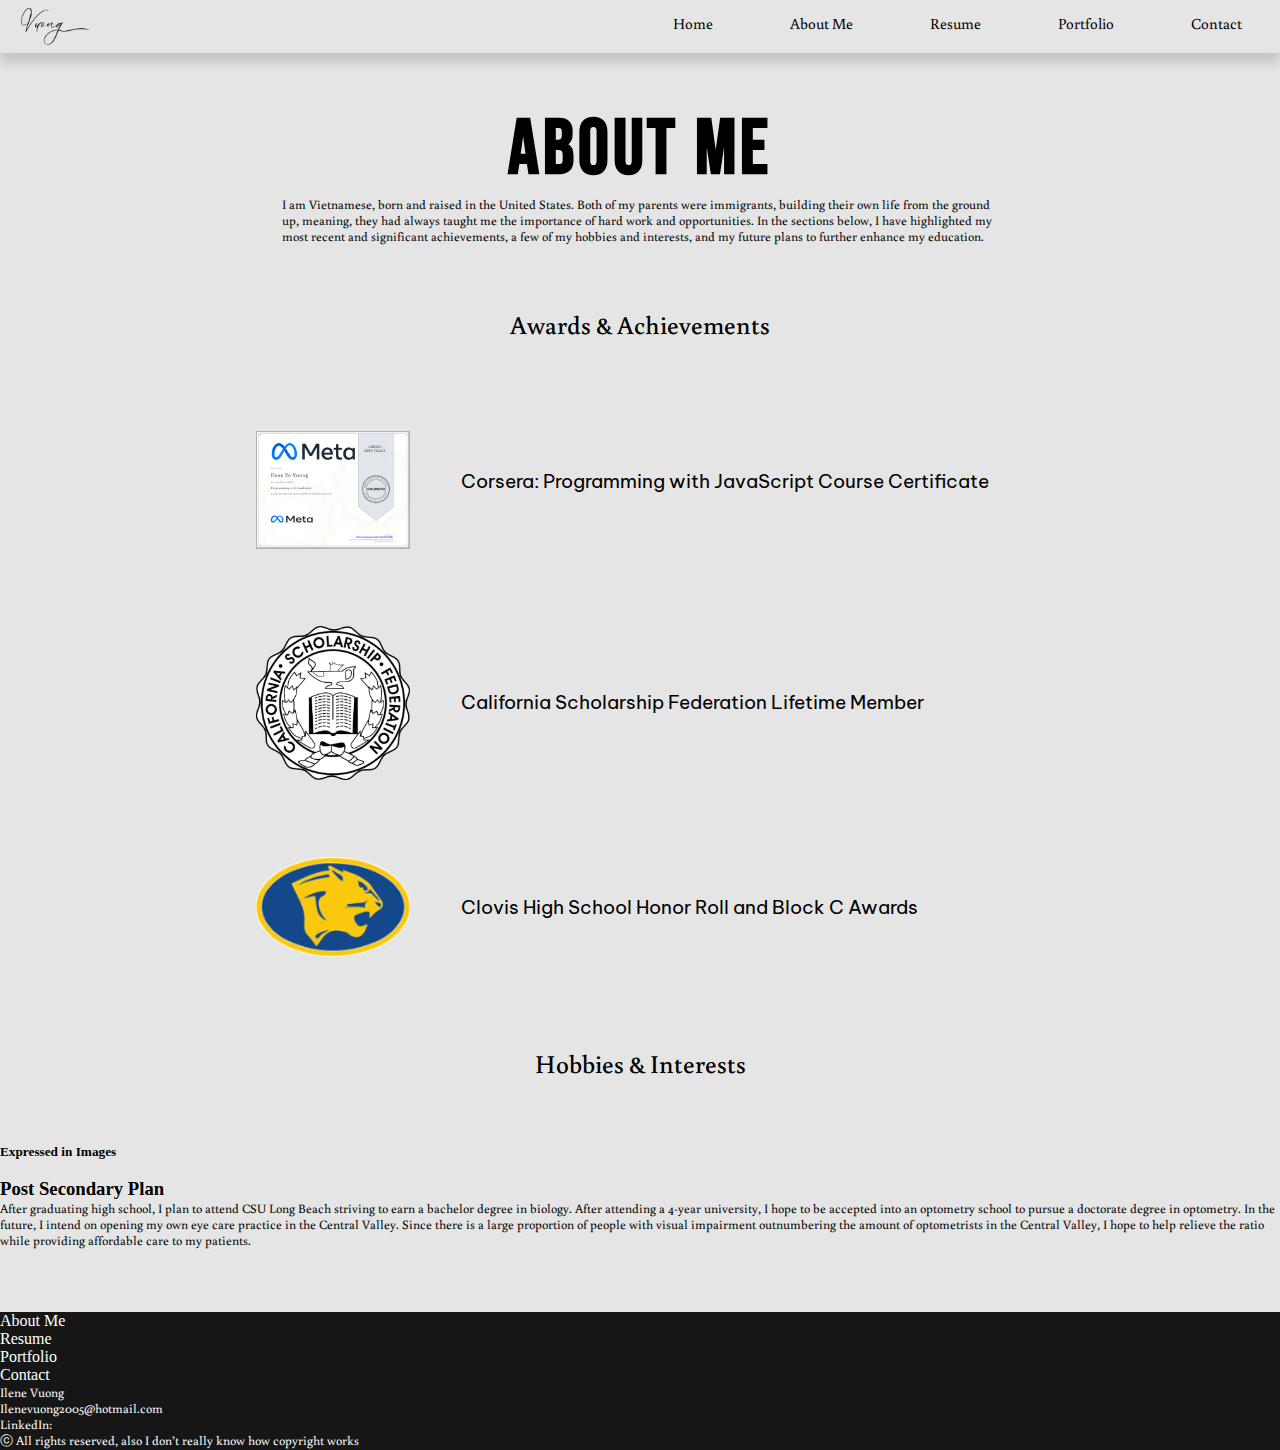
==== aboutme.html @ 2c449fb7 "aboutme css" ====
<!DOCTYPE html>
<html lang="en">
<head>
    <meta charset="UTF-8">
    <meta http-equiv="X-UA-Compatible" content="IE=edge">
    <meta name="viewport" content="width=device-width, initial-scale=1.0">
    <link rel="stylesheet" href="style.css">
    <title>Ilene Vuong Portfolio</title>
</head>
<body>
    <div class="head-flex">
        <img class="logo" src="images/logo.png" alt="logo">
        <!-- <h1>Ilene Vuong Portfolio</h1> -->
        <div class="nav">
            <a href="index.html">Home</a><br>
            <a href="aboutme.html">About Me</a><br>
            <a href="resume.html">Resume</a><br>
            <div class="dropdown">
                <a class="navport" href="portfolio.html">Portfolio</a>
                <div class="port-content">
                    <a href="programming.html">Web & Programming</a><br>
                    <a href="personal.html">Personal Work</a><br>
                    <a href="writing.html">Writing</a>   
                </div>    
            </div>
            <a href="#">Contact</a>
        </div>
    </div>
    <h2 class="abouth2">About Me</h2>
    <p class="about-intro"> I am Vietnamese, born and raised in the United States. Both of my parents were immigrants, building their own life from the ground up, meaning, they had always taught me the importance of hard work and opportunities.  In the sections below, I have highlighted my most recent and significant achievements, a few of my hobbies and interests, and my future plans to further enhance my education.</p>
    <h3 class="about-subhead">Awards & Achievements</h3>
    <div class="awards awards1" onmouseover="awardsHover1(this)" onmouseout="awardsOut1(this)">
        <img src="images/meta.png" alt="">
        <h4>Corsera: Programming with JavaScript Course Certificate</h4>
    </div>
    <div class="awards awards2">
        <img src="images/csf.png" alt="">
        <h4>California Scholarship Federation Lifetime Member</h4>
    </div>
    <div class="awards awards3">
        <img src="images/chs.png" alt="">
        <h4>Clovis High School Honor Roll and Block C Awards</h4>
    </div>
    <h3 class="about-subhead">Hobbies & Interests</h3>
    <h5>Expressed in Images</h5>
    <div class="hobbies">
        <img src="" alt="">
        <img src="" alt="">
        <img src="" alt="">
        <img src="" alt="">
    </div>
    <div class="future">
        <h3>Post Secondary Plan</h3>
        <p>After graduating high school, I plan to attend CSU Long Beach striving to earn a bachelor degree in biology. After attending a 4-year university, I hope to be accepted into an optometry school to pursue a doctorate degree in optometry. In the future, I intend on opening my own eye care practice in the Central Valley. Since there is a large proportion of people with visual impairment outnumbering the amount of optometrists in the Central Valley, I hope to help relieve the ratio while providing affordable care to my patients. </p>
    </div>
    <footer>
        <ul>
            <li>About Me</li>
            <li>Resume</li>
            <li>Portfolio</li>
            <li>Contact</li>
        </ul>
        <p>Ilene Vuong</p>
        <p>Ilenevuong2005@hotmail.com</p>
        <p>LinkedIn:</p>
        <p>ⓒ All rights reserved, also I don’t really know how copyright works</p>
    </footer>
    <script src="java.js"> </script>
</body>
</html>
---- style.css ----
@import url('https://fonts.googleapis.com/css2?family=Be+Vietnam+Pro:wght@400;700&family=Bebas+Neue&family=Bitter:wght@400;500;700&family=Buenard&family=Playfair+Display+SC&display=swap');
img {
    width:20%;
}
* {
    margin: 0;
    padding: 0;
}

 p {
  font-family: 'buenard', sans-serif;
  font-size:1vw;
 }

body {
    background-color:#E5E5E5;
}

.nav {
  display:flex;
  font-family:'buenard', sans-serif;
  margin-left:27vw;
}

.nav a {
  margin: 0 3vw;
  text-decoration:none;
  color:black;
  font-size:1.2vw;
}

.logo {
  width:6vw;
  margin-left:1vw;
  position:relative;
  bottom:.5vw;
}

.nav a:hover,
.navport:hover,
.subnav:hover {
  transform:scale(1.1);
  transition:.2s ease;
  color:#8e1e1e;
}

.head-flex {
    display:flex;
    flex:wrap;
    padding-top:1vw;
    /* padding-bottom:1vw; */
    margin-bottom:4vw;
    /* background-color:#d9dade; */
    box-shadow: 0px 10px 10px 0px rgba(0, 0, 0, 0.137);
    justify-content: space-between;
}

.navport {
  display:inline-block;
}

.dropdown {
  display:inline-block;
}

.port-content {
  display:none;
  position:absolute;
  z-index:1;
  background-color:#E5E5E5;
  box-shadow: 0px 5px 5px 5px rgba(0, 0, 0, 0.137);
  padding-bottom:.5vw;
  max-width:17vw;
}

.dropdown:hover .port-content {
  display:block;
}

.port-colors {
  display:flex;
  justify-content: center;
  font-size:2vw;
  font-family:'Bebas Neue', 'Helvetica Neue', Arial;
}

.port-colors h2 {
  margin: 0 .5vw;
  font-size:4vw;
}

.port-colors:hover {
  cursor:default;
}

* {
  box-sizing:border-box;
}

.mySlides {
  display:none;
}

.imgs-hero {
  vertical-align:middle;
  width:45vw;
  height:25vw;
}

.intro-flex {
  display:flex;
  flex:wrap;
  margin: 2vw 3vw;
}

.slideshow-container {
  min-width:100%;
  min-width:25vw;
  position:relative;
  margin:auto;
}

.prev,
.next {
  cursor:pointer;
  position:absolute;
  top:50%;
  width:auto;
  padding:16px;
  margin-top:-22px;
  color:white;
  font-weight:bold;
  font-size:18px;
  transition:.6s ease;
  border-radius: 0 3px 3px 0;
  user-select:none;
}

.next {
  right:0;
  border-radius:3px 0 0 3px;
}

.prev:hover, 
.next:hover {
  background-color:rgba(173, 110, 110, 0.8);
}

.dot {
  cursor:pointer;
  height:15px;
  width:15px;
  margin:0 2px;
  background-color:#bbb;
  border-radius:50%;
  display:inline-block;
  transition: background-color 0.6s ease;
}

.active,
.dot:hover {
  background-color:#7aad95;
}

.fade {
  animation-name: fade;
  animation-duration: 1.5s;
}

@keyframes fade {
  from {opacity:.4}
  to {opacity:1}
}

.marquee {
  height:50px;
  overflow:hidden;
  position:relative;
}

.marquee p {
  position:absolute;
  width:50%;
  height:100%;
  margin:0;
  line-height:40px;
  text-align:center;
  -moz-transform:translateX(100%);
  -webkit-transform:translateX(100%);
  -moz-animation:scroll-left 2s linear infinite;
  -webkit-animation:scroll-left 2s linear infinite;
  animation:scroll-left 50s linear infinite;
}

@-moz-keyframes scroll-left {
  0%   { -moz-transform: translateX(100%); }
  100% { -moz-transform: translateX(-100%); }
 }
 @-webkit-keyframes scroll-left {
  0%   { -webkit-transform: translateX(100%); }
  100% { -webkit-transform: translateX(-100%); }
 }
 @keyframes scroll-left {
  0%   { 
  -moz-transform: translateX(100%); 
  -webkit-transform: translateX(100%); 
  transform: translateX(100%); 		
  }
  100% { 
  -moz-transform: translateX(-100%); 
  -webkit-transform: translateX(-100%); 
  transform: translateX(-100%); 
  }
 }

 .marquee p {
  font-size:2vw;
  font-family: 'buenard', sans-serif;
  width:100%;
 }

.name {
  font-family:'buenard', sans-serif;
  font-size:3vw;
  text-align: center;
  letter-spacing:1vw;
  overflow:hidden;
 }

 .h3green {
  color:#00756E;
 }

 .h3green:hover {
  /* animation-name:example;
  animation-duration:5s; */
  animation: example 10s infinite;
  cursor:default;
 }

 @keyframes example {
  0% {color:#08827a}
  25% {color:#8a2d2d}
  50% {color:#8e1e1e}
  75% {color:#367d78}
  100% {color:#08827a}
 }
 

 .index-intro {
  /* background-color:#681818; */
  /* margin: 2vw 25vw; */
  height:15vw;
  color:#161616;
  margin-left:2vw;
  margin-top:6.5vw;
 }

 .index-intro p {
  padding-top:0vw;
  margin: 0 3vw;
  font-size:1.4vw;
  font-family: 'be vietnam pro', sans-serif;
 }

 .aboutmebutton {
  float:right;
  margin-right:6vw;
  margin-top:.5vw;
  text-decoration:none;
  color: #070707;
  font-family:'bebas neue', sans-serif;
  font-size:1.5vw;
  letter-spacing:.1vw;
 }

 .aboutmebutton:hover {
  color:#a46c6c;
  transition: .4s ease;
 }

 .exploreprojects {
  text-align:center;
  font-size:1.3vw;
  margin-bottom:2vw;
 }

 .exploreprojects a {
  text-decoration:none;
  color:black;
  font-family: 'be vietnam pro', sans-serif;
 }

.exploreprojectsa,
.aboutmebutton {
  display:inline-block;
  position:relative;
}

.exploreprojectsa::after,
.aboutmebutton::after {
  content:'';
  position:absolute;
  width:100%;
  transform:scaleX(0);
  height:2px;
  bottom:0;
  left:0;
  background-color:rgb(105, 46, 46);
  transform-origin: bottom right;
  transition: transform .25s ease-out;
}

.exploreprojectsa:hover::after,
.aboutmebutton:hover::after {
  transform:scaleX(1);
  transform-origin:bottom left;
}

.project-flex,
.project-flex2,
.hireme-flex {
  display:flex;
  justify-content: space-between;
  margin: 1vw 0vw;
  height:25vw;
}

.reduce,
.coco,
.veldt,
.dinos {
  width:49vw;
}

.reduce {
background-color:#687E7C;
}

.dinos {
  background-color:#DABB8D;
}

.veldt {
  background-color:#A0A4AD;
}

.coco {
  background-color:#B3837C;
}

.reduce h2,
.dinos h2,
.coco h2,
.veldt h2, 
.contact h2,
.resume h2{
  text-align:center;
  position:relative;
  top:6.5vw;
  font-size:3vw;
}

.link,
.hireme-flex > h2 > a {
  text-decoration: none;
  font-family:'bebas neue', sans-serif;
  font-size:3.3vw;
  color:black;
  letter-spacing:.1vw;
}

.contact h2,
.resume h2{
  position:relative;
  top:10vw;
}

.googly-flex,
.googly-flex2 {
  display:flex;
  flex:wrap;
}

.contact,
.resume {
  width:50vw;
  text-align: center;
  top:4.5vw;
  position:relative;
  height:25vw;
}

.contact {
  color:#584848;
  background-color:#C6B5A9;
}

.resume {
  background-color: #584848;
  color:#C6B5A9;
}

.contact h2:hover,
.resume h2:hover,
.coco h2:hover,
.veldt h2:hover,
.reduce h2:hover,
.dinos h2:hover {
  transform: scale(1.2);
  transition: transform .2s;
}

.googly-flex h2 {
  font-family:'bebas neue', sans-serif;
  color:#367d78;
  font-size:5vw;
  letter-spacing:.2vw;
  position:relative;
  top:7vw;
  margin-left:3vw;
}

.googly-flex2 h2 {
  font-family:'bebas neue', sans-serif;
  color:#788883;
  font-size:5vw;
  letter-spacing:.2vw;
  margin-right:3vw;
  position:relative;
  top:4vw;
  left:25vw;
}

.googly-flex img {
  width:12vw;
  position:relative;
  top:6vw;
  left:4vw;
}

.googly-flex2 img {
  width:12vw;
  position:relative;
  left:21vw;
  top:3vw;
}

footer {
  background-color:#161616;
  margin-top:5vw;
  color:white;
}

/* about page */
.abouth2 {
  text-align:center; 
  font-family: 'bebas neue', sans-serif;
  font-size:6vw;
  letter-spacing:.3vw;
}

.about-intro {
  margin: 0 22vw;
}

.about-subhead {
  font-family: 'buenard', sans-serif;
  text-align: center;
  font-size:2vw;
  font-weight:500;
  margin-top:5vw;
  margin-bottom:5vw;
}

.awards {
  display:flex;
  padding: 2vw 20vw;
  margin-bottom:2vw;
}

.awards h4 {
  font-size:1.5vw;
  font-family: 'be vietnam pro', sans-serif;
  font-weight:normal;
  padding-top:3vw;
  padding-left:4vw;
}

.awards2 h4 {
  position:relative;
  top:2vw;
}

@keyframes slide {
  0% {
    transform:translate3d(0,0,0);
  } 
  100% {
    transform: translate3d(1602px, 0, 0);
  }
}
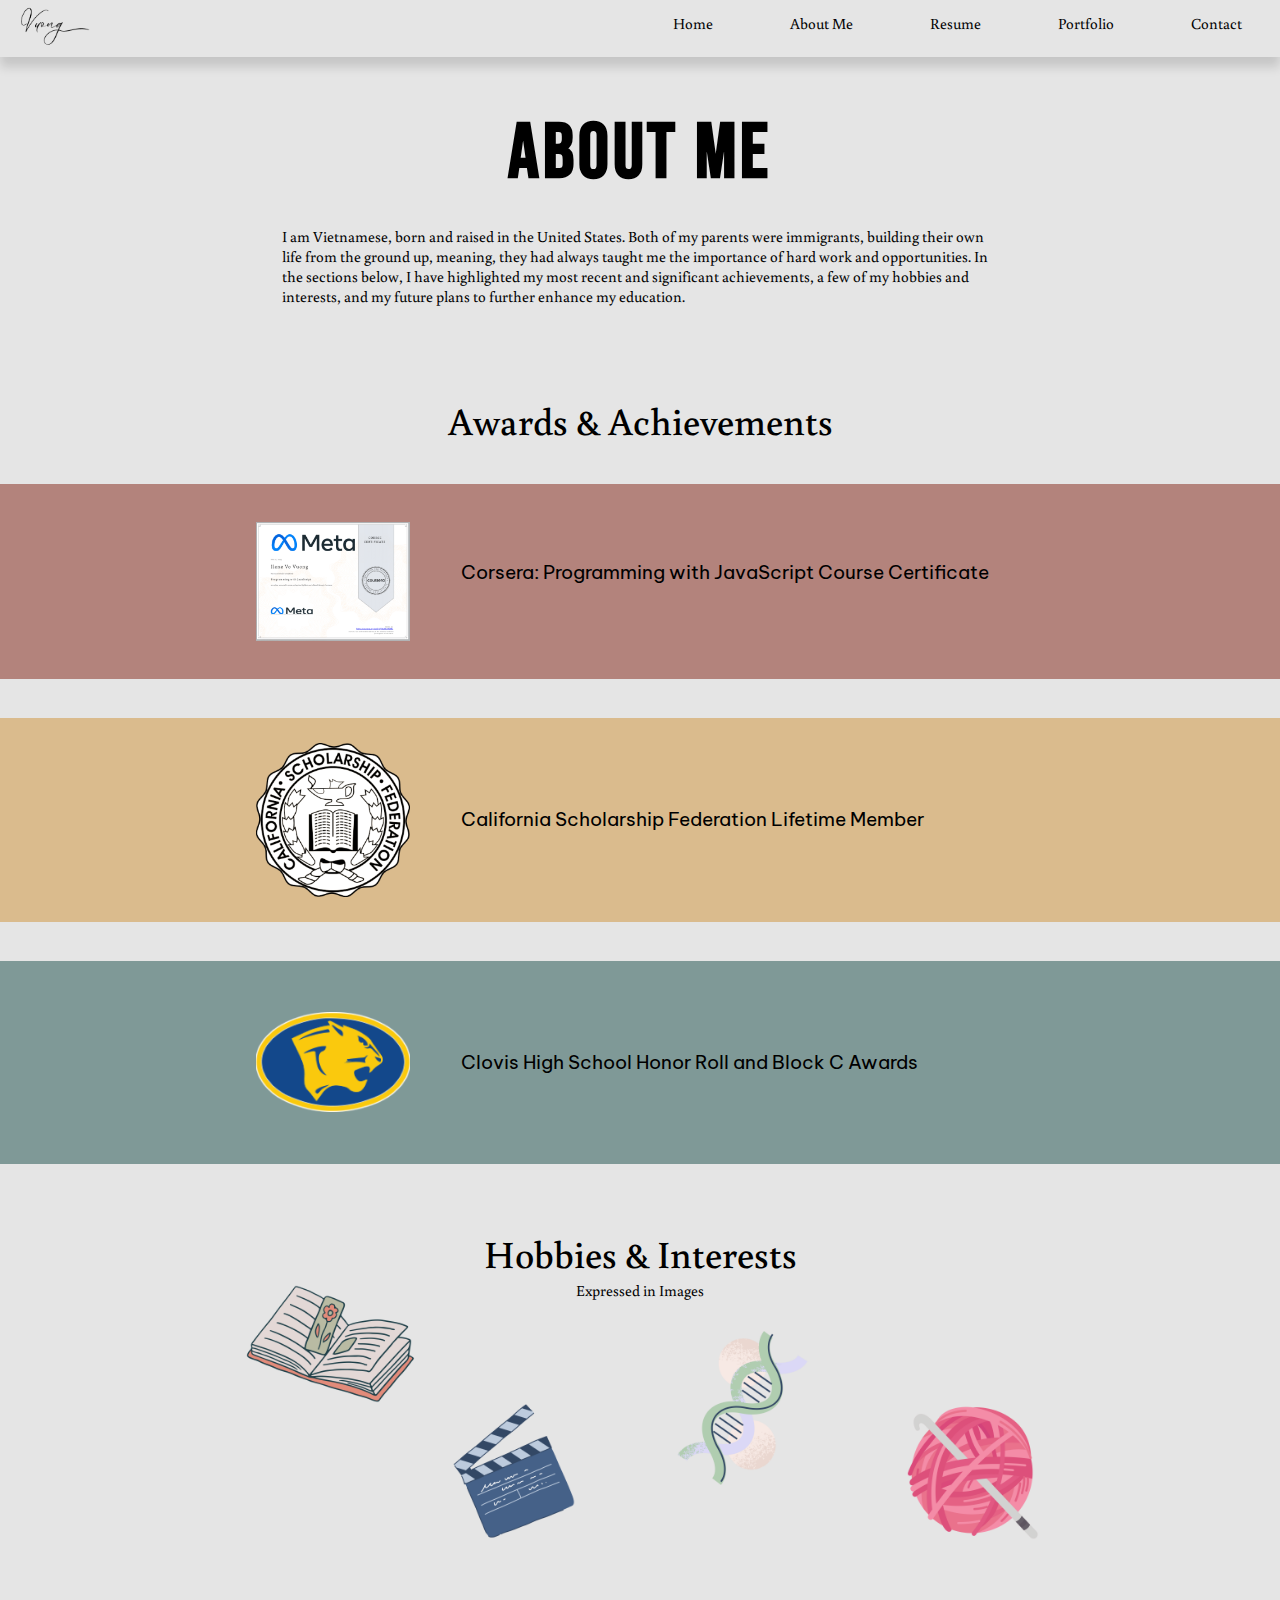
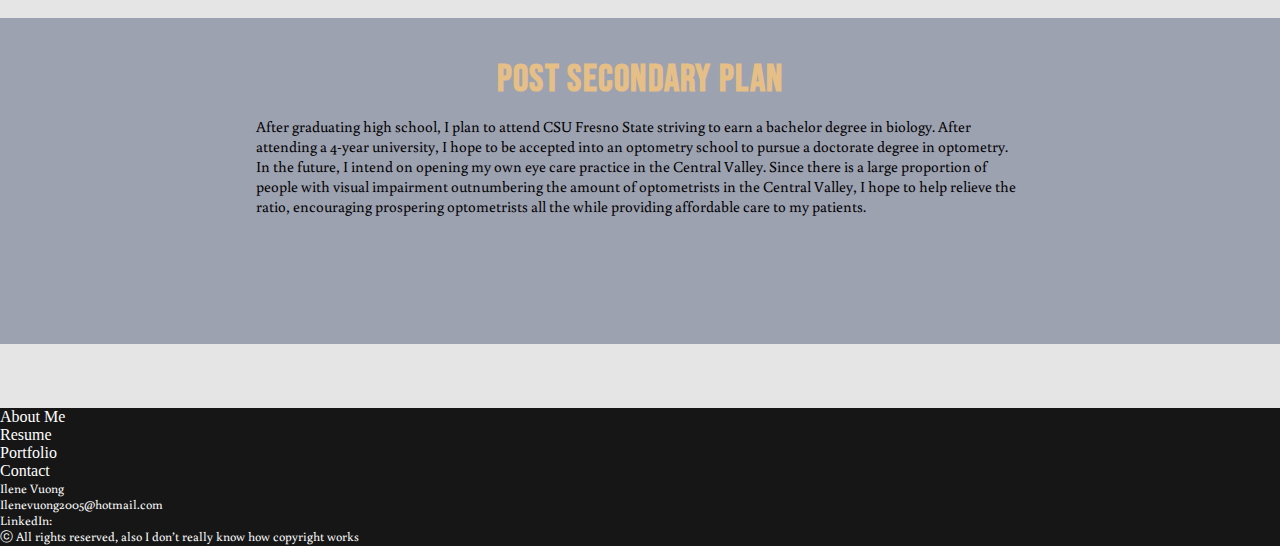
==== commit 223e3dc3: "images, minor css fix and writing pg" ====
--- a/aboutme.html
+++ b/aboutme.html
@@ -9,7 +9,7 @@
 </head>
 <body>
     <div class="head-flex">
-        <img class="logo" src="images/logo.png" alt="logo">
+        <a href="index.html"><img class="logo" src="images/logo.png" alt="logo"></a>
         <!-- <h1>Ilene Vuong Portfolio</h1> -->
         <div class="nav">
             <a href="index.html">Home</a><br>
@@ -23,7 +23,7 @@
                     <a href="writing.html">Writing</a>   
                 </div>    
             </div>
-            <a href="#">Contact</a>
+            <a href="contact.html">Contact</a>
         </div>
     </div>
     <h2 class="abouth2">About Me</h2>
@@ -44,14 +44,17 @@
     <h3 class="about-subhead">Hobbies & Interests</h3>
     <h5>Expressed in Images</h5>
     <div class="hobbies">
-        <img src="" alt="">
-        <img src="" alt="">
-        <img src="" alt="">
-        <img src="" alt="">
+        <img class="hobbies-img book" src="images/1.png" alt="">
+        <img class="hobbies-img film" src="images/2.png" alt="">
+        <img class="hobbies-img dna" src="images/3.png" alt="">
+        <img class="hobbies-img yarn" src="images/4.png" alt="">
     </div>
     <div class="future">
         <h3>Post Secondary Plan</h3>
-        <p>After graduating high school, I plan to attend CSU Long Beach striving to earn a bachelor degree in biology. After attending a 4-year university, I hope to be accepted into an optometry school to pursue a doctorate degree in optometry. In the future, I intend on opening my own eye care practice in the Central Valley. Since there is a large proportion of people with visual impairment outnumbering the amount of optometrists in the Central Valley, I hope to help relieve the ratio while providing affordable care to my patients. </p>
+        <p>After graduating high school, I plan to attend CSU Fresno State striving to earn a bachelor degree in biology. After attending a 4-year university, I hope to be accepted into an optometry school to pursue a doctorate degree in optometry. In the future, I intend on opening my own eye care practice in the Central Valley. Since there is a large proportion of people with visual impairment outnumbering the amount of optometrists in the Central Valley, I hope to help relieve the ratio, encouraging prospering optometrists all the while providing affordable care to my patients. </p>
+        <video  class="eyevid" autoplay muted loop>
+            <source src="images/eyesvid.mp4">
+        </video>
     </div>
     <footer>
         <ul>
--- a/style.css
+++ b/style.css
@@ -2,6 +2,7 @@
 img {
     width:20%;
 }
+
 * {
     margin: 0;
     padding: 0;
@@ -354,7 +355,7 @@
 .coco h2,
 .veldt h2, 
 .contact h2,
-.resume h2{
+.resume h2 {
   text-align:center;
   position:relative;
   top:6.5vw;
@@ -452,6 +453,218 @@
   color:white;
 }
 
+/* programming page */ 
+ .programh2,
+ .writingh2 {
+  font-family:'bebas neue', sans-serif;
+  text-align:center;
+  font-size:5vw;
+ }
+
+ .subh4 {
+  font-family: 'buenard', sans-serif;
+  font-weight:normal;
+  letter-spacing:.1vw;
+  text-align: center;
+ }
+
+ .programh3 {
+  font-family:'bebas neue', sans-serif;
+  letter-spacing:.2vw;
+  font-size:4vw;
+  height:4.5vw;
+ }
+
+ .flex {
+  display:flex;
+  flex:wrap;
+  /* justify-content: center; */
+  /* margin: 0 0 0 0vw; */
+ }
+
+ .flex img {
+  width:40vw;
+ }
+
+ .layout-flex h3,
+ .dino-flex h3 {
+  position:relative;
+  top:17vw;
+  left:8vw;
+  font-size:4vw;
+ }
+
+ .layout-flex {
+  margin-right:0;
+  margin-left:14vw;
+ }
+
+ .dino-flex {
+  margin-left:1.6vw;
+ }
+
+ .reduce-flex,
+ .visai-flex {
+  margin: 0  0 0 22vw;
+ }
+
+ .dino-flex h3 {
+  left:20.5vw;
+  color:#681818;
+ }
+
+ .layout-sect p,
+ .dino-sect p,
+ .reduce-sect p,
+ .visai-sect p {
+  background-color:#E6BF86;
+  margin: 1vw 22vw;
+  height:auto;
+  padding: 1vw 2vw 3vw 2vw;
+  font-size:1.1vw;
+  margin-bottom:10vw;
+ }
+
+ .dino-sect p {
+  background-color:#CCB1B1;
+ }
+
+ .reduce-sect p {
+  background-color:#9FB8B2;
+ }
+
+ .visai-sect p {
+  background-color:#B4BBD5;
+ }
+
+ .reduce-flex h3,
+ .visai-flex h3 {
+  position:relative;
+  top:17vw;
+ }
+
+ .reduce-flex h3 {
+  right:8vw;
+  color:#097158;
+ }
+
+ .visai-flex h3 {
+  right:16vw;
+  color:#404D81;
+ }
+
+ .layout-sect {
+  margin-top:5vw;
+ }
+
+ .layout-flex h3 {
+  color:#BF852F;
+  /* text-shadow: 2px 2px 3px rgb(189, 186, 186); */
+  /* text-shadow: .1vw .15vw #58544d; */
+ }
+
+ .btn {
+  position:relative;
+  top:1vw;
+  right:1vw;
+  border:none;
+  background-color:transparent;
+  float:right;
+ }
+
+ .weblink {
+  font-family:'bebas neue', sans-serif;
+  text-decoration:none;
+  font-size:1.4vw;
+ }
+
+ /* writing page */
+.veldt-flex,
+.balloon-flex {
+  display:flex;
+  flex:wrap;
+  margin: 0 22vw;
+  margin-top:3vw;
+}
+
+.veldt-flex h3,
+.balloon-flex h3 {
+  letter-spacing:normal;
+  font-family: 'bebas neue', sans-serif;
+  font-size:3vw;
+}
+
+.veldt-flex {
+  background-color:#C6C1BE;
+}
+
+.veldt-flex img {
+  width:40%;
+}
+
+.veldt-content {
+  margin: 2.5vw 2vw;
+}
+
+.veldt-content h3 {
+  color:#67361E;
+}
+
+.balloon-flex {
+  height:33.7vw;
+}
+
+.ball-img1 {
+  padding-bottom:.5vw;
+  margin-bottom:.5vw;
+  padding-right:.5vw;
+  padding-left:.2vw;
+}
+
+.ball-img2 {
+  padding-bottom:.5vw;
+  padding-right:.5vw;
+  padding-left:.2vw;
+}
+
+.balloon-imgs img {
+  width:22vw;
+  background-color:#a2abca;
+}
+
+.balloon-content {
+  background-color:#a2abca;
+  margin-right:.5vw;
+}
+
+.balloon-content h3 {
+  margin: 2.5vw 2vw 0 2vw;
+  color:#601E1E;
+}
+
+.balloon-content p {
+  margin: 0 2vw 2.5vw 2vw;
+}
+
+.writingbody {
+  background-color:#601E1E;
+  /* padding:5vw 0; */
+}
+
+.writing-headflex{
+  background-color:#E5E5E5;
+  box-shadow: 0px 10px 10px 0px rgba(66, 64, 64, 0.543);
+}
+
+.writingh2 {
+  letter-spacing:.1vw;
+}
+
+.writingh2,
+.writingsub {
+  color:#E5E5E5;
+}
+
 /* about page */
 .abouth2 {
   text-align:center; 
@@ -462,23 +675,39 @@
 
 .about-intro {
   margin: 0 22vw;
+  font-size:1.2vw;
+  margin-top:2vw;
+  margin-bottom:7vw;
 }
 
 .about-subhead {
   font-family: 'buenard', sans-serif;
   text-align: center;
-  font-size:2vw;
+  font-size:3vw;
   font-weight:500;
   margin-top:5vw;
-  margin-bottom:5vw;
+  margin-bottom:.2vw;
 }
 
 .awards {
   display:flex;
+  margin:3vw 0;
+}
+
+.awards1 {
+  background-color:#B3837C;
+  padding: 3vw 20vw;
+}
+
+.awards2 {
+  background-color:#DABB8D;
   padding: 2vw 20vw;
-  margin-bottom:2vw;
-}
-
+}
+
+.awards3 {
+  background-color:#7F9997;
+  padding: 4vw 20vw;
+}
 .awards h4 {
   font-size:1.5vw;
   font-family: 'be vietnam pro', sans-serif;
@@ -492,11 +721,72 @@
   top:2vw;
 }
 
-@keyframes slide {
+/* @keyframes slide {
   0% {
     transform:translate3d(0,0,0);
   } 
   100% {
     transform: translate3d(1602px, 0, 0);
   }
-}+} */
+
+.hobbies-img {
+  position:relative;
+}
+
+.hobbies {
+  margin: 2vw 10vw 6vw 10vw;
+  display:flex;
+  justify-content: center;
+  margin-bottom:10vw;
+}
+
+h5 {
+  text-align: center;
+  font-family:'buenard', sans-serif;
+  font-size:1.2vw;
+  font-weight:normal;
+}
+
+.book {
+  bottom:5vw;
+}
+
+.film {
+  top:5vw;
+  right:1.5vw;
+}
+
+.yarn {
+  top:5vw;
+  left:2vw;
+}
+
+.future {
+  background-color:#9da2b1;
+  padding: 3vw 0 10vw 0;
+}
+
+.future h3 {
+  font-family: 'bebas neue', sans-serif;
+  text-align: center;
+  font-size:3vw;
+  letter-spacing:.1vw;
+  color:#E6BF86;
+}
+
+.future p {
+  margin: 0 20vw;
+  padding-top:1vw;
+  font-size:1.2vw;
+}
+
+.eyevid {
+  position:relative;
+  float:right;
+  top:1vw;
+  right:20vw;
+  border:none;
+  width:15vw;
+}
+
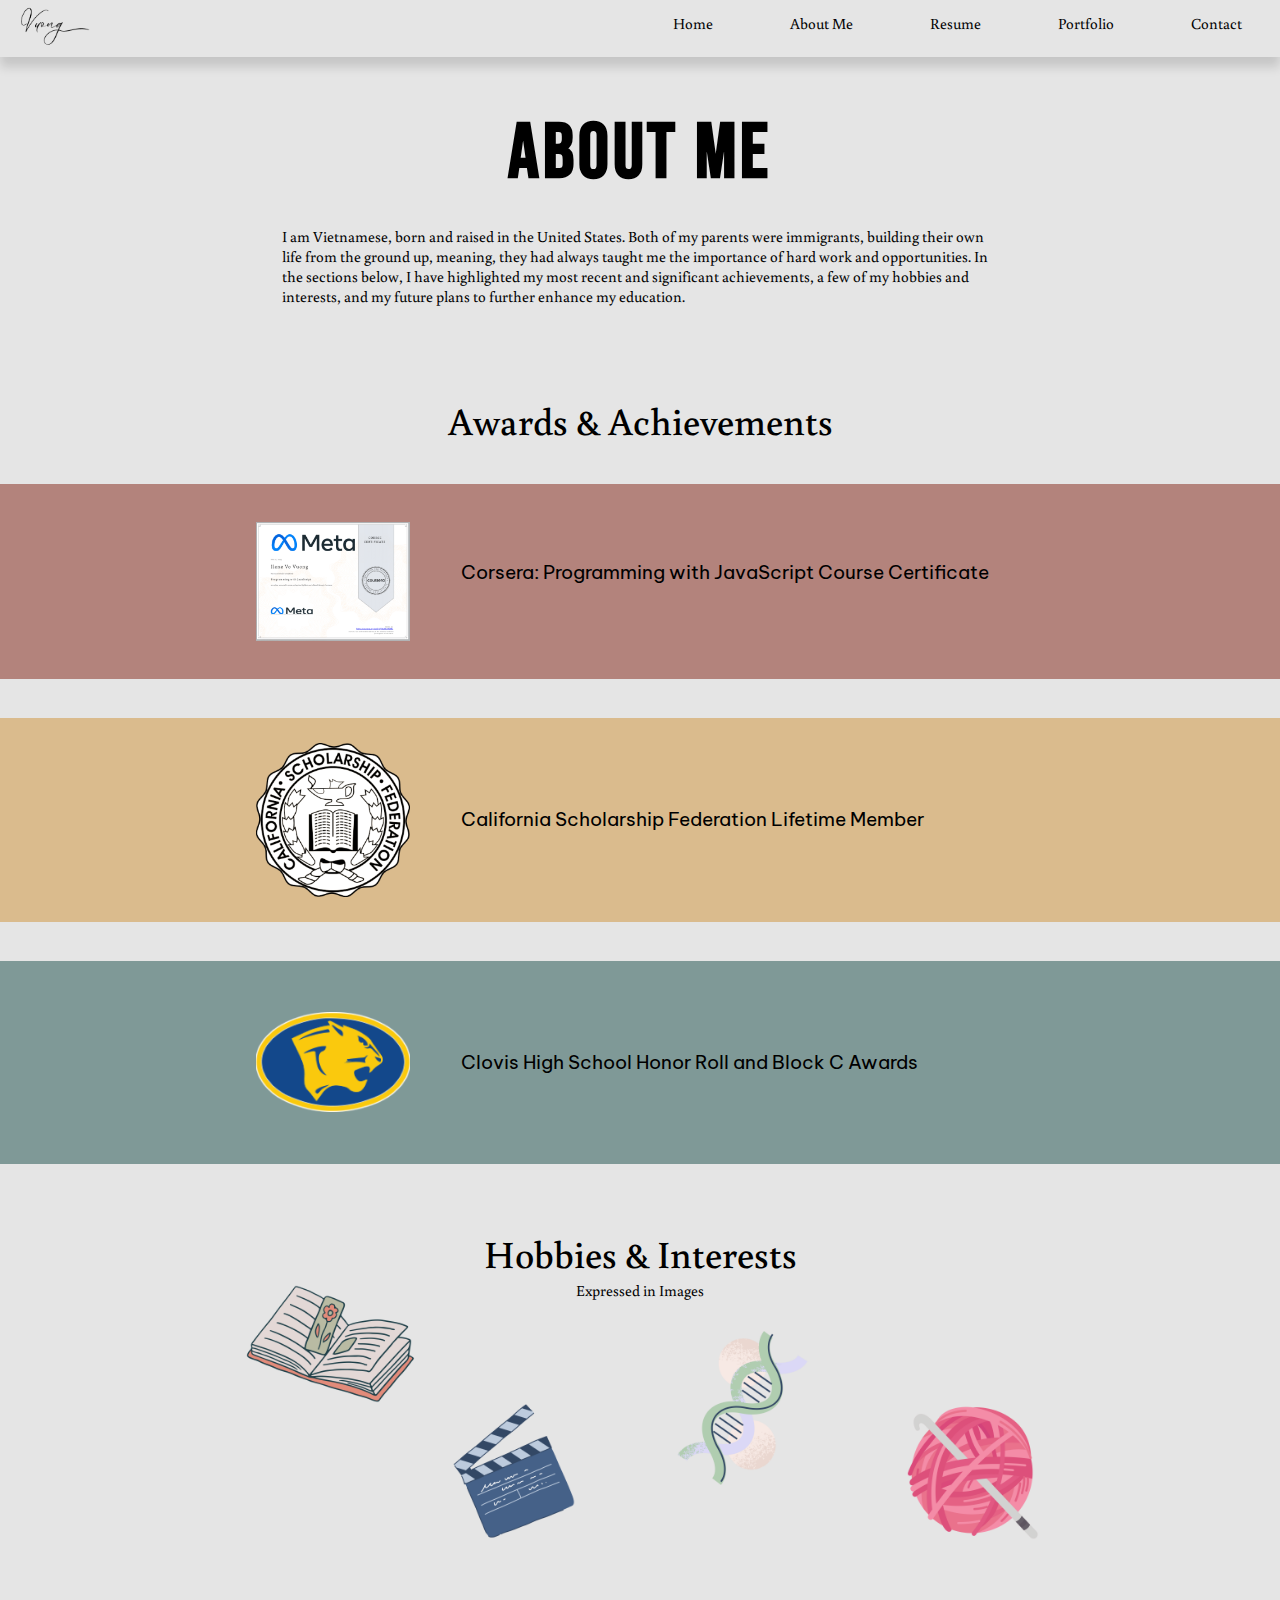
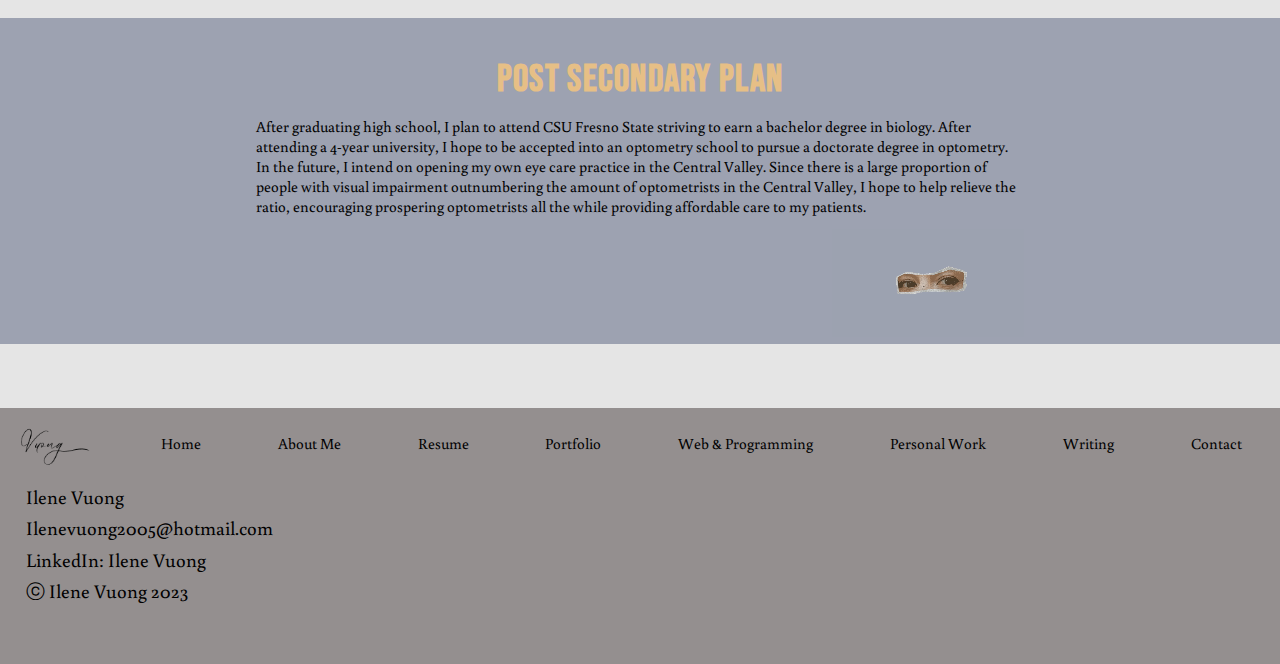
==== commit 476ccfbb: "finished css" ====
--- a/aboutme.html
+++ b/aboutme.html
@@ -53,20 +53,28 @@
         <h3>Post Secondary Plan</h3>
         <p>After graduating high school, I plan to attend CSU Fresno State striving to earn a bachelor degree in biology. After attending a 4-year university, I hope to be accepted into an optometry school to pursue a doctorate degree in optometry. In the future, I intend on opening my own eye care practice in the Central Valley. Since there is a large proportion of people with visual impairment outnumbering the amount of optometrists in the Central Valley, I hope to help relieve the ratio, encouraging prospering optometrists all the while providing affordable care to my patients. </p>
         <video  class="eyevid" autoplay muted loop>
-            <source src="images/eyesvid.mp4">
+            <source src="images/eyesvid2.mp4">
         </video>
     </div>
     <footer>
-        <ul>
-            <li>About Me</li>
-            <li>Resume</li>
-            <li>Portfolio</li>
-            <li>Contact</li>
-        </ul>
-        <p>Ilene Vuong</p>
-        <p>Ilenevuong2005@hotmail.com</p>
-        <p>LinkedIn:</p>
-        <p>ⓒ All rights reserved, also I don’t really know how copyright works</p>
+        <a href="index.html"><img class="logo footer-logo" src="images/logo.png" alt="logo"></a>
+        <!-- <h1>Ilene Vuong Portfolio</h1> -->
+        <div class=" nav footer-nav">
+            <a href="index.html">Home</a>
+            <a href="aboutme.html">About Me</a>
+            <a href="resume.html">Resume</a>
+            <a class="navport" href="portfolio.html">Portfolio</a>
+            <a class="subnav" href="programming.html">Web & Programming</a>
+            <a class="subnav" href="personal.html">Personal Work</a>
+            <a class="subnav" href="writing.html">Writing</a>   
+            <a href="contact.html">Contact</a>
+        </div>
+        <div class="footer-content">
+            <p>Ilene Vuong</p>
+            <p>Ilenevuong2005@hotmail.com</p>
+            <p>LinkedIn: Ilene Vuong</p>
+            <p>ⓒ Ilene Vuong 2023</p>
+        </div>
     </footer>
     <script src="java.js"> </script>
 </body>
--- a/style.css
+++ b/style.css
@@ -1,4 +1,5 @@
 @import url('https://fonts.googleapis.com/css2?family=Be+Vietnam+Pro:wght@400;700&family=Bebas+Neue&family=Bitter:wght@400;500;700&family=Buenard&family=Playfair+Display+SC&display=swap');
+@import url('https://fonts.googleapis.com/css2?family=Lily+Script+One&display=swap');
 img {
     width:20%;
 }
@@ -447,12 +448,6 @@
   top:3vw;
 }
 
-footer {
-  background-color:#161616;
-  margin-top:5vw;
-  color:white;
-}
-
 /* programming page */ 
  .programh2,
  .writingh2 {
@@ -510,7 +505,7 @@
 
  .dino-flex h3 {
   left:20.5vw;
-  color:#681818;
+  color:#b91d1d;
  }
 
  .layout-sect p,
@@ -531,6 +526,7 @@
 
  .reduce-sect p {
   background-color:#9FB8B2;
+  padding-bottom:4vw;
  }
 
  .visai-sect p {
@@ -576,6 +572,11 @@
   font-family:'bebas neue', sans-serif;
   text-decoration:none;
   font-size:1.4vw;
+  color:black;
+ }
+
+ .weblink:hover {
+  color:rgb(184, 16, 49);
  }
 
  /* writing page */
@@ -660,17 +661,14 @@
   letter-spacing:.1vw;
 }
 
-.writingh2,
-.writingsub {
-  color:#E5E5E5;
-}
-
 /* about page */
-.abouth2 {
+.abouth2, 
+ .porth2 {
   text-align:center; 
   font-family: 'bebas neue', sans-serif;
   font-size:6vw;
   letter-spacing:.3vw;
+  margin: 0 22vw;
 }
 
 .about-intro {
@@ -790,3 +788,275 @@
   width:15vw;
 }
 
+/* personal */
+.personalh3 {
+  text-align:center; 
+  font-family: 'bebas neue', sans-serif;
+  font-size:6vw;
+  letter-spacing:.3vw;
+  margin: 0 22vw;
+}
+
+.coco-flex {
+  display:flex;
+  flex:wrap;
+  margin: 0 22vw;
+  margin-top:4vw;
+}
+
+.coco-imgs img {
+  width:25vw;
+  margin-bottom:.5vw;
+  padding:.5vw;
+  background-color:#B0B5C6;
+}
+
+.coco-content {
+  margin-left:.5vw;
+  padding-left:4vw;
+}
+
+.coco-content h3,
+.bellesh3 {
+  font-family:"bebas neue", sans-serif;
+  font-size:3vw;
+  color:#848daa;
+}
+
+.bellesh3 {
+  text-align: center;
+  margin-top:7vw;
+  margin-bottom:3vw;
+  color:#dd9d9d;
+}
+
+.coco-content p,
+.belles-content p {
+  font-size:1.35vw;
+}
+
+.star {
+  position:relative;
+}
+
+.btn-coco {
+  float:left;
+  margin-left:1vw;
+  background-color:#B0B5C6;
+  padding: .5vw;
+}
+
+.btn-coco a {
+  font-family: "buenard", sans-serif;
+  color:black;
+}
+
+.star1 {
+  width:2vw;
+  top:2vw;
+  right:4vw;
+}
+
+.star2 {
+  right:3vw;
+  width:4vw;
+  top:2vw;
+  right:3vw;
+}
+
+.belles-flex {
+  display:flex;
+  flex:wrap;
+  margin: 0 22vw;
+}
+
+.belles-imgs img {
+  width:25vw;
+  margin-bottom:.5vw;
+  background-color:#f1c9c2;
+  padding:.5vw;
+}
+
+.belles-imgs {
+  padding-top:.5vw;
+}
+
+.belles-content p {
+  margin-right:4vw;
+}
+
+.comment-flex h3 {
+  font-family:'lily script one',sans-serif;
+  color:#A98080;
+  font-size:10vw;
+  position:relative;
+}
+
+.question {
+  bottom:4vw;
+  left:1vw;
+}
+
+.exclaim {
+  top:2vw;
+}
+
+.comment-flex h2 {
+  font-family:'bebas neue', sans-serif;
+  color:#E5E5E5;
+  font-size:5vw;
+  letter-spacing: .1vw;
+  text-align: center;
+}
+
+.comment-flex {
+  display:flex;
+  flex:wrap;
+  justify-content: center;
+}
+
+form {
+  margin: 0 28vw;
+  background-color:#E4E4E4;
+  padding: 2vw 0 3vw 0;
+}
+
+.contactbody {
+  padding-bottom:6vw;
+}
+
+label {
+  font-family: "buenard", sans-serif;
+  font-size:1.5vw;
+  padding-left:2vw;
+}
+
+.fullname,
+.email,
+.message {
+  margin-bottom:1vw;
+}
+
+.email input,
+.fullname input {
+  width:30.5vw;
+}
+
+input {
+  font-size:1.2vw;
+}
+
+.message label {
+  padding:0 12vw;
+}
+
+.message {
+  padding: 0 6vw;
+}
+
+.message input {
+  width:30vw;
+  height:5vw;
+  text-align: start;
+}
+
+.submit {
+  float:right;
+  margin-right:7vw;
+  padding: .2vw .5vw;
+  font-family: "buenard", sans-serif;
+}
+
+.or,
+.direct {
+  text-align:center; 
+  font-family: 'bebas neue', sans-serif;
+  font-size:6vw;
+  letter-spacing:.3vw;
+  margin: 3vw 22vw;
+}
+
+.direct {
+  color:#097158;
+  margin-bottom:4vw;
+}
+
+.mail,
+.text {
+  font-family: "buenard", sans-serif;
+  text-align: center;
+  font-size:2vw;
+  margin: 1vw 0;
+}
+
+/* portfolio page */
+.year {
+  font-family:'be vietnam pro', sans-serif;
+  font-weight:normal;
+  text-align: center;
+  font-size:1.5vw;
+}
+
+.web,
+.write,
+.person {
+  display:flex;
+  flex:wrap;
+  justify-content: center;
+  background-color:#C6B5A9;
+  padding: 6vw 0;
+  margin: 4vw 0;
+}
+
+.write {
+  background-color:#B0B5C6;
+}
+
+.person {
+  background-color:#91A59F;
+}
+
+.web a,
+.person a,
+.write a {
+  font-family:'be vietnam pro', sans-serif;
+  font-size:4vw;
+  color:#584848;
+  text-decoration:none;
+}
+
+.web h4,
+.person h4,
+.write h4 {
+  margin-left:5vw;
+  font-size:4vw;
+  color:#584848;
+}
+
+/* footer */
+
+.footer-nav {
+  margin:0;
+  margin-top:2vw;
+  padding:0;
+  float:right;
+  text-align:right;
+}
+
+.footer-logo {
+  margin-top:2vw;
+}
+
+footer {
+  background-color:#948f8f;
+  margin-top:5vw;
+  color:white;
+  height:20vw;
+}
+
+.footer-content p {
+  font-size:1.5vw;
+  color:black;
+  margin-left:2vw;
+  margin-top:.5vw;
+}
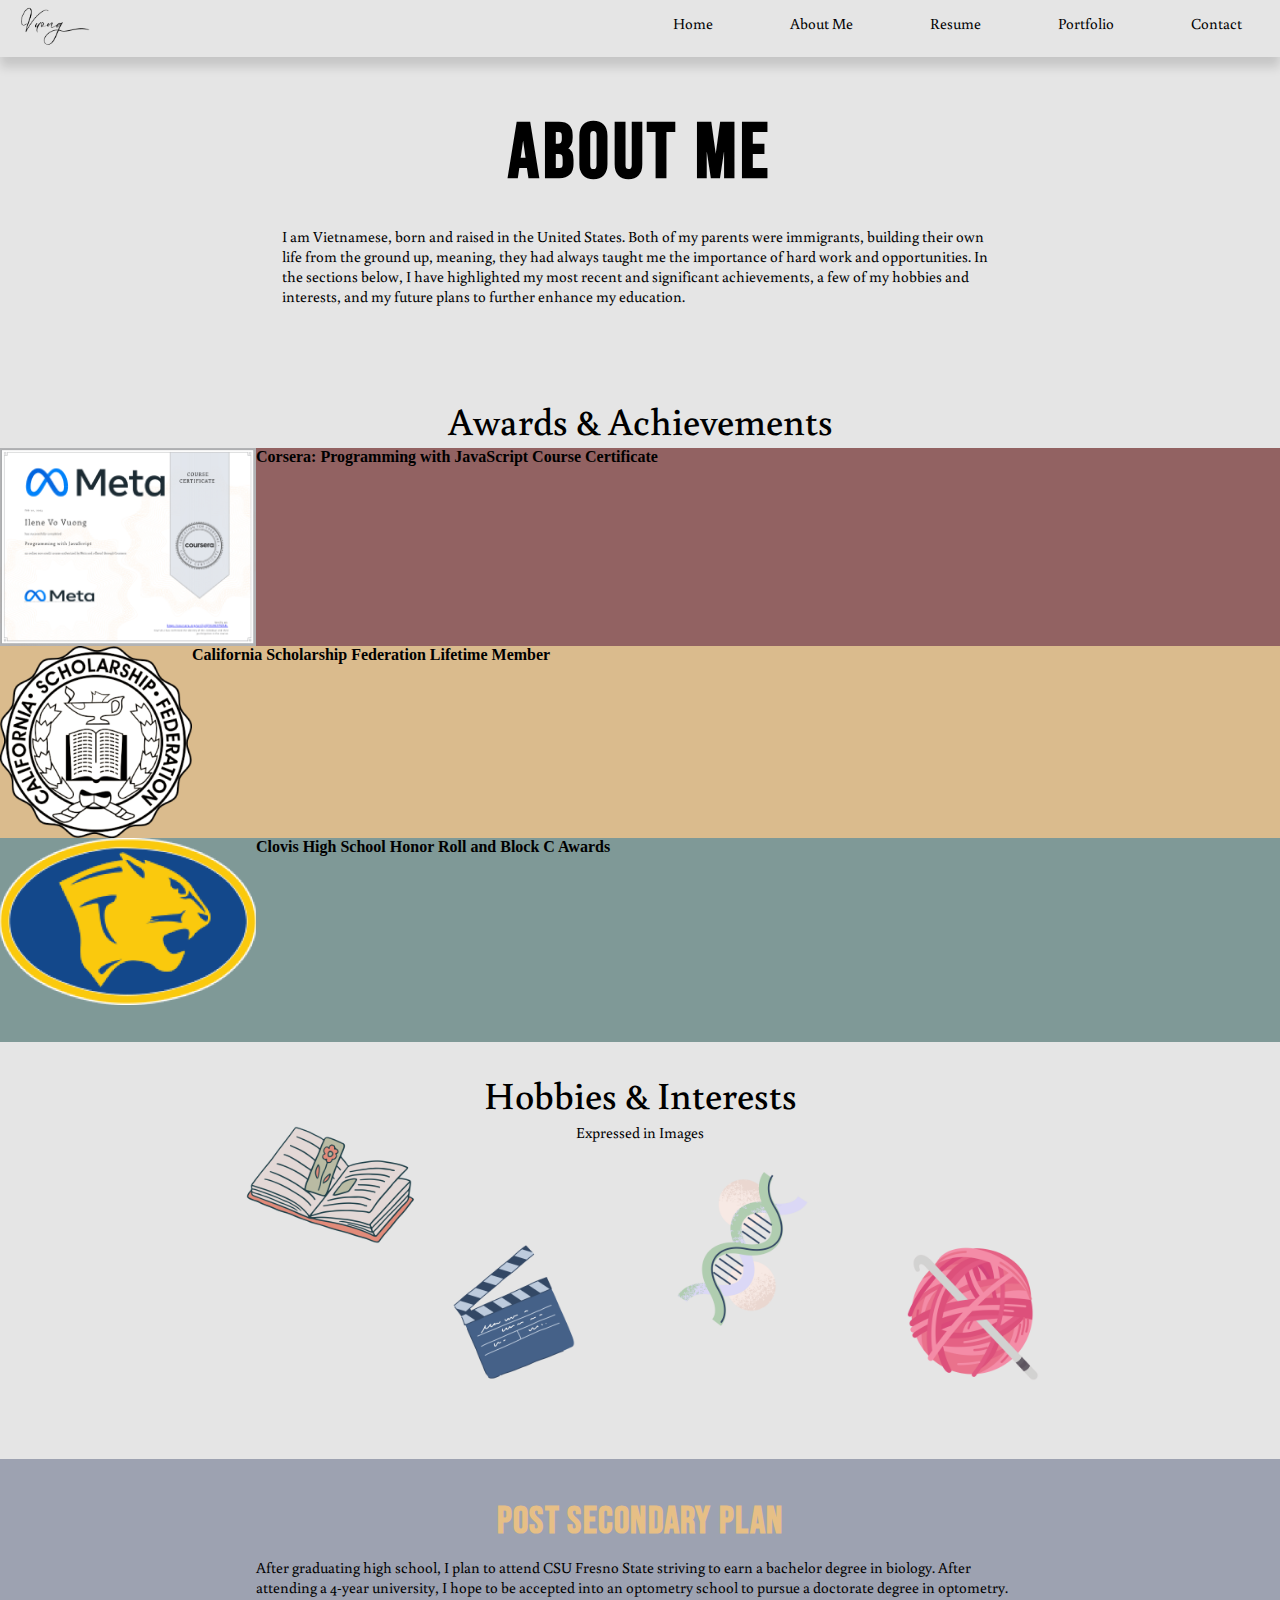
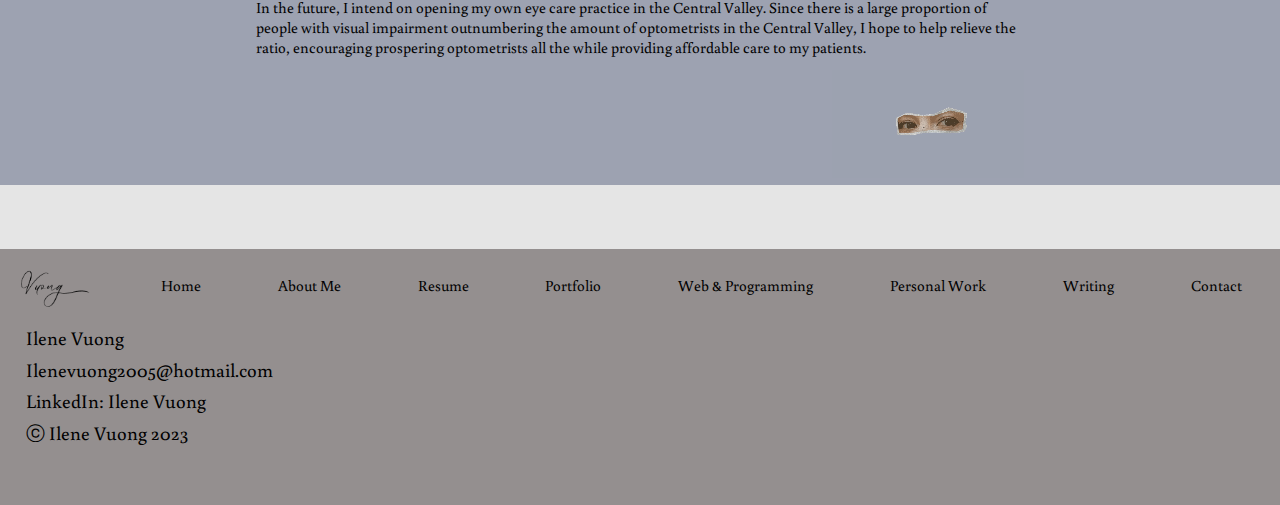
==== commit 2c5377b8: "animations and transitions" ====
--- a/aboutme.html
+++ b/aboutme.html
@@ -29,7 +29,36 @@
     <h2 class="abouth2">About Me</h2>
     <p class="about-intro"> I am Vietnamese, born and raised in the United States. Both of my parents were immigrants, building their own life from the ground up, meaning, they had always taught me the importance of hard work and opportunities.  In the sections below, I have highlighted my most recent and significant achievements, a few of my hobbies and interests, and my future plans to further enhance my education.</p>
     <h3 class="about-subhead">Awards & Achievements</h3>
-    <div class="awards awards1" onmouseover="awardsHover1(this)" onmouseout="awardsOut1(this)">
+
+    <div class="all-awards">
+        <div class="awards corsera">
+            <div class="awards1"></div>
+            <div class="red-flex">
+                <img src="images/meta.png" alt="">
+                <h4>Corsera: Programming with JavaScript Course Certificate</h4>
+            </div>
+        </div>
+        <div class="awards csf">
+            <div class="awards2"></div>
+            <div class="yellow-flex">
+                <img src="images/csf.png" alt="">
+                <h4>California Scholarship Federation Lifetime Member</h4> 
+            </div>
+        </div>
+        <div class="awards chs">
+            <div class="awards3"></div>
+            <div class="green-flex">
+                <img src="images/chs.png" alt="">
+                <h4>Clovis High School Honor Roll and Block C Awards</h4> 
+            </div>
+        </div>
+    </div>
+
+
+
+
+
+    <!-- <div class="awards awards1">
         <img src="images/meta.png" alt="">
         <h4>Corsera: Programming with JavaScript Course Certificate</h4>
     </div>
@@ -40,7 +69,7 @@
     <div class="awards awards3">
         <img src="images/chs.png" alt="">
         <h4>Clovis High School Honor Roll and Block C Awards</h4>
-    </div>
+    </div> -->
     <h3 class="about-subhead">Hobbies & Interests</h3>
     <h5>Expressed in Images</h5>
     <div class="hobbies">
--- a/style.css
+++ b/style.css
@@ -82,7 +82,6 @@
 .port-colors {
   display:flex;
   justify-content: center;
-  font-size:2vw;
   font-family:'Bebas Neue', 'Helvetica Neue', Arial;
 }
 
@@ -95,9 +94,9 @@
   cursor:default;
 }
 
-* {
+/* * {
   box-sizing:border-box;
-}
+} */
 
 .mySlides {
   display:none;
@@ -294,31 +293,35 @@
  }
 
 .exploreprojectsa,
-.aboutmebutton {
+.aboutmebutton,
+.btn a {
   display:inline-block;
   position:relative;
 }
 
 .exploreprojectsa::after,
-.aboutmebutton::after {
+.aboutmebutton::after,
+.btn a::after {
   content:'';
   position:absolute;
   width:100%;
   transform:scaleX(0);
-  height:2px;
+  height:.1vw;
   bottom:0;
   left:0;
-  background-color:rgb(105, 46, 46);
+  background-color:rgb(50, 48, 48);
   transform-origin: bottom right;
   transition: transform .25s ease-out;
 }
 
 .exploreprojectsa:hover::after,
-.aboutmebutton:hover::after {
+.aboutmebutton:hover::after,
+.btn a:hover::after {
   transform:scaleX(1);
   transform-origin:bottom left;
 }
 
+/* home page portfolio section */
 .project-flex,
 .project-flex2,
 .hireme-flex {
@@ -326,13 +329,87 @@
   justify-content: space-between;
   margin: 1vw 0vw;
   height:25vw;
+  width:100%;
+}
+
+#dinosaur,
+#reduce-img,
+#veldt-img,
+#coco-img {
+  height:25vw;
+  width:49vw;
+  object-fit:cover;
+  background-position-y:top;
+  opacity:.4;
+  position:relative;
+  bottom:5.2vw;
+  display:none;
+  z-index: -1;
+}
+
+@keyframes fadeIn {
+  0% {opacity:0}
+  100% {opacity:.4}
+}
+
+@keyframes fadeOut {
+  0% {opacity:.4}
+  100% {opacity:0}
+}
+
+.all-flex {
+  width:49vw;
 }
 
 .reduce,
-.coco,
+.dinos,
 .veldt,
-.dinos {
+.coco {
   width:49vw;
+  height:25vw;
+  position:absolute;
+  z-index:-3;
+}
+
+
+.link-dino,
+.link-reduce,
+.link-veldt,
+.link-coco {
+  position:relative;
+  width:fit-content;
+  text-decoration: none;
+  font-family:'bebas neue', sans-serif;
+  font-size:4vw;
+  letter-spacing:.1vw;
+  top:10vw;
+  font-weight:bold;
+  color:#252525;
+}
+
+.link-dino {
+  left:9vw;
+  transition: .4s ease;
+}
+
+.link-reduce {
+  left:13vw;
+}
+
+.link-veldt {
+  left:17vw;
+}
+
+.link-coco {
+  left:18vw;
+}
+
+.link-reduce:hover,
+.link-dino:hover,
+.link-veldt:hover,
+.link-coco:hover {
+  color:black;
+  transition: .4s ease;
 }
 
 .reduce {
@@ -351,31 +428,17 @@
   background-color:#B3837C;
 }
 
-.reduce h2,
-.dinos h2,
-.coco h2,
-.veldt h2, 
-.contact h2,
-.resume h2 {
-  text-align:center;
-  position:relative;
-  top:6.5vw;
-  font-size:3vw;
-}
-
-.link,
-.hireme-flex > h2 > a {
+.link {
   text-decoration: none;
   font-family:'bebas neue', sans-serif;
   font-size:3.3vw;
-  color:black;
   letter-spacing:.1vw;
 }
 
 .contact h2,
 .resume h2{
   position:relative;
-  top:10vw;
+  top:9vw;
 }
 
 .googly-flex,
@@ -393,24 +456,34 @@
   height:25vw;
 }
 
+.contact:hover,
+.resume:hover {
+  transition: .3s ease;
+  color:#C6B5A9;
+  background-color:#252525;
+}
+
+/* .contact:hover::after {
+  color:#584848;
+  background-color:#C6B5A9;
+  transition: .3s ease;
+} */
+
 .contact {
   color:#584848;
   background-color:#C6B5A9;
 }
 
+/* @keyframes colorSwitch {
+  0% {background-color:#252525;
+      color:#C6B5A9;}
+      100% {background-color:#C6B5A9;
+            color:#584848}
+} */
+
 .resume {
   background-color: #584848;
   color:#C6B5A9;
-}
-
-.contact h2:hover,
-.resume h2:hover,
-.coco h2:hover,
-.veldt h2:hover,
-.reduce h2:hover,
-.dinos h2:hover {
-  transform: scale(1.2);
-  transition: transform .2s;
 }
 
 .googly-flex h2 {
@@ -512,7 +585,7 @@
  .dino-sect p,
  .reduce-sect p,
  .visai-sect p {
-  background-color:#E6BF86;
+  background-color:#ebc996;
   margin: 1vw 22vw;
   height:auto;
   padding: 1vw 2vw 3vw 2vw;
@@ -575,10 +648,23 @@
   color:black;
  }
 
- .weblink:hover {
-  color:rgb(184, 16, 49);
- }
-
+ .weblink1:hover {
+  color:#BF852F;
+ }
+
+ .weblink2:hover {
+  color:#097158;
+ }
+
+ .weblink3:hover {
+  color:#b91d1d;
+ }
+
+ .weblink4:hover {
+  color:#404D81;
+ }
+
+ 
  /* writing page */
 .veldt-flex,
 .balloon-flex {
@@ -663,7 +749,7 @@
 
 /* about page */
 .abouth2, 
- .porth2 {
+.porth2 {
   text-align:center; 
   font-family: 'bebas neue', sans-serif;
   font-size:6vw;
@@ -687,7 +773,64 @@
   margin-bottom:.2vw;
 }
 
+.all-awards {
+  display:flex;
+  flex-direction:column;
+  flex:wrap;
+}
+
 .awards {
+  width:100%
+}
+
+.awards1,
+.awards2,
+.awards3 {
+  position:absolute;
+  z-index:-2;
+  width:100%;
+  height:16vw;
+}
+
+.awards1 {
+  background-color:#926262;
+}
+
+.awards1:hover {
+  animation: slide .8s;
+}
+
+.awards2 {
+  background-color:#DABB8D;
+}
+
+.awards3 {
+  background-color:#7F9997;
+}
+
+.yellow-flex,
+.green-flex,
+.red-flex {
+  display:flex;
+  flex-direction:row;
+  position: relative;
+}
+
+.yellow-flex img {
+  width:15vw;
+}
+
+
+
+
+
+
+
+
+
+
+
+/* .awards {
   display:flex;
   margin:3vw 0;
 }
@@ -717,16 +860,17 @@
 .awards2 h4 {
   position:relative;
   top:2vw;
-}
-
-/* @keyframes slide {
+} */
+
+@keyframes slide {
   0% {
     transform:translate3d(0,0,0);
+    background-color:#B3837C;
   } 
   100% {
     transform: translate3d(1602px, 0, 0);
   }
-} */
+}
 
 .hobbies-img {
   position:relative;
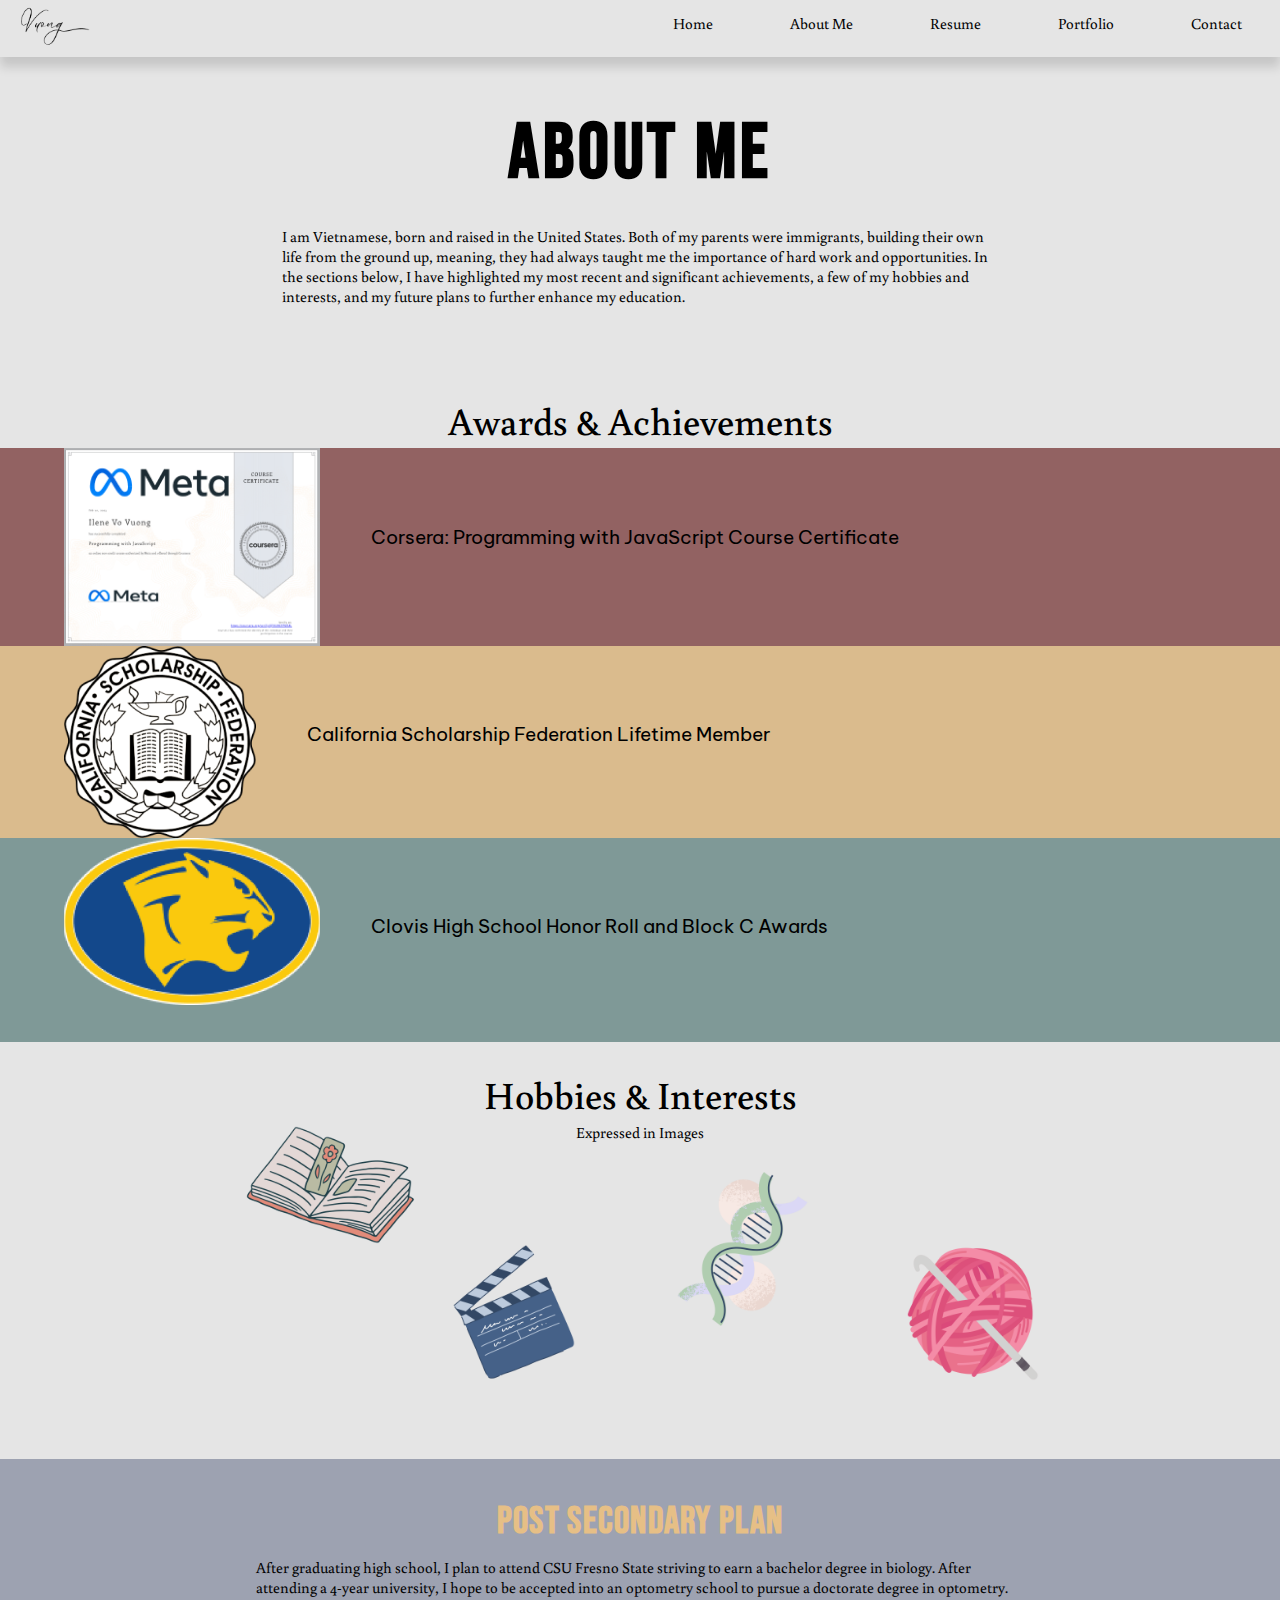
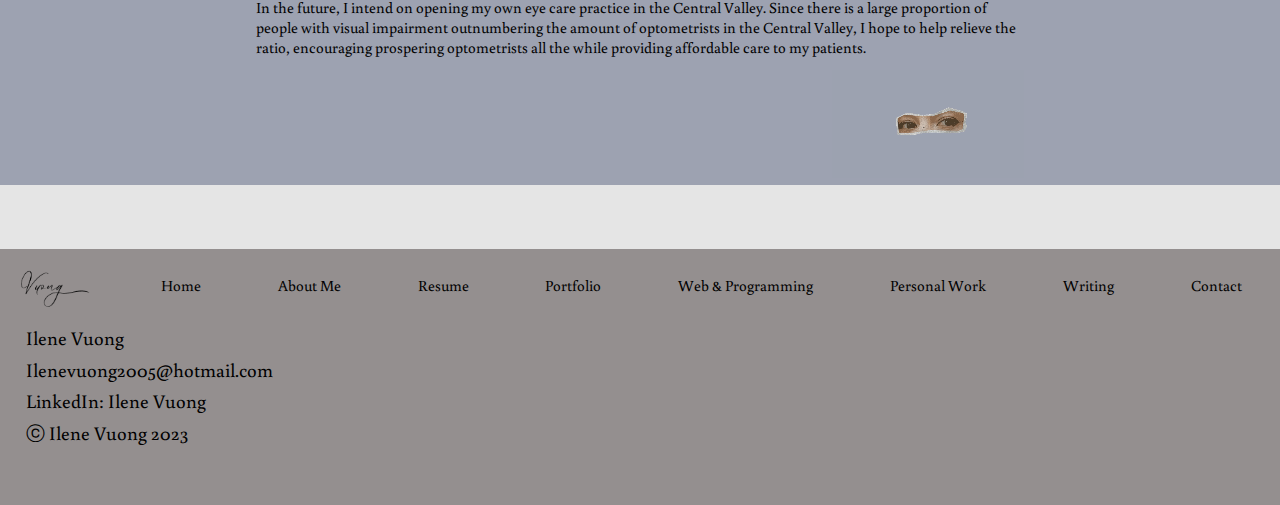
==== commit 0cd513c1: "i ruined it" ====
--- a/aboutme.html
+++ b/aboutme.html
@@ -33,7 +33,7 @@
     <div class="all-awards">
         <div class="awards corsera">
             <div class="awards1"></div>
-            <div class="red-flex">
+            <div class="red-flex" onmouseover="happen()">
                 <img src="images/meta.png" alt="">
                 <h4>Corsera: Programming with JavaScript Course Certificate</h4>
             </div>
--- a/style.css
+++ b/style.css
@@ -578,7 +578,7 @@
 
  .dino-flex h3 {
   left:20.5vw;
-  color:#b91d1d;
+  color:#a13939;
  }
 
  .layout-sect p,
@@ -657,7 +657,7 @@
  }
 
  .weblink3:hover {
-  color:#b91d1d;
+  color:#a13939;
  }
 
  .weblink4:hover {
@@ -796,10 +796,6 @@
   background-color:#926262;
 }
 
-.awards1:hover {
-  animation: slide .8s;
-}
-
 .awards2 {
   background-color:#DABB8D;
 }
@@ -820,52 +816,23 @@
   width:15vw;
 }
 
-
-
-
-
-
-
-
-
-
-
-/* .awards {
-  display:flex;
-  margin:3vw 0;
-}
-
-.awards1 {
-  background-color:#B3837C;
-  padding: 3vw 20vw;
-}
-
-.awards2 {
-  background-color:#DABB8D;
-  padding: 2vw 20vw;
-}
-
-.awards3 {
-  background-color:#7F9997;
-  padding: 4vw 20vw;
-}
 .awards h4 {
   font-size:1.5vw;
   font-family: 'be vietnam pro', sans-serif;
   font-weight:normal;
   padding-top:3vw;
   padding-left:4vw;
-}
-
-.awards2 h4 {
-  position:relative;
-  top:2vw;
-} */
+  padding-top:6vw;
+}
+
+.awards img {
+  margin-left:5vw
+}
+
 
 @keyframes slide {
   0% {
     transform:translate3d(0,0,0);
-    background-color:#B3837C;
   } 
   100% {
     transform: translate3d(1602px, 0, 0);
@@ -1060,7 +1027,9 @@
 }
 
 form {
-  margin: 0 28vw;
+  position:relative;
+  left:14.5vw;
+  margin: 0 45vw 0 15vw;
   background-color:#E4E4E4;
   padding: 2vw 0 3vw 0;
 }
@@ -1070,8 +1039,8 @@
 }
 
 label {
-  font-family: "buenard", sans-serif;
-  font-size:1.5vw;
+  font-family:"be vietnam pro", sans-serif;
+  font-size:1.2vw;
   padding-left:2vw;
 }
 
@@ -1087,28 +1056,32 @@
 }
 
 input {
-  font-size:1.2vw;
+  font-size:1vw;
+  font-weight:normal;
+  font-family:"be vietnam pro", sans-serif;
 }
 
 .message label {
-  padding:0 12vw;
+  padding:0 11vw;
 }
 
 .message {
-  padding: 0 6vw;
-}
-
-.message input {
-  width:30vw;
-  height:5vw;
-  text-align: start;
+  margin: 0 6vw;
+}
+
+.pads {
+  width:28.5vw;
+  resize:vertical;
+  padding:1vw;
+  height:4vw;
+  font-size:1vw;
 }
 
 .submit {
   float:right;
   margin-right:7vw;
   padding: .2vw .5vw;
-  font-family: "buenard", sans-serif;
+  font-family:"be vietnam pro", sans-serif;
 }
 
 .or,
@@ -1127,7 +1100,7 @@
 
 .mail,
 .text {
-  font-family: "buenard", sans-serif;
+  font-family:"be vietnam pro", sans-serif;
   text-align: center;
   font-size:2vw;
   margin: 1vw 0;
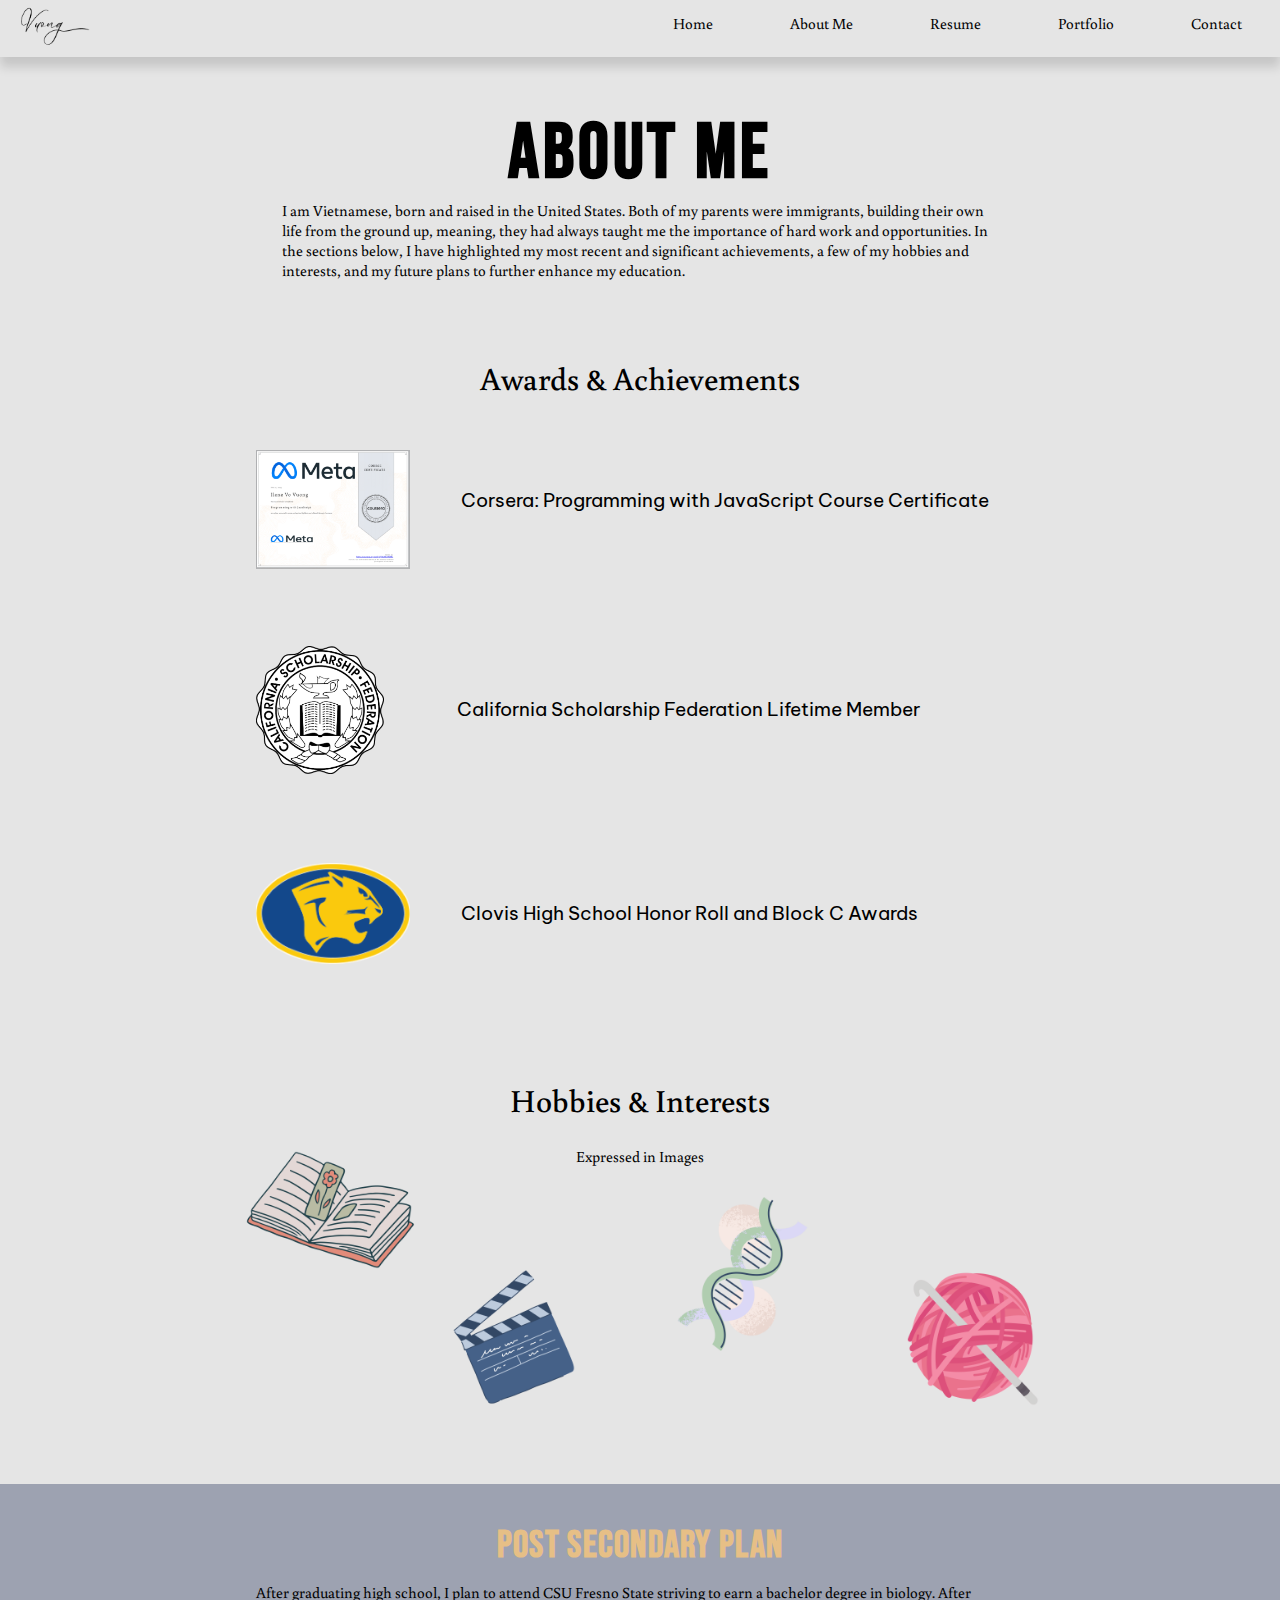
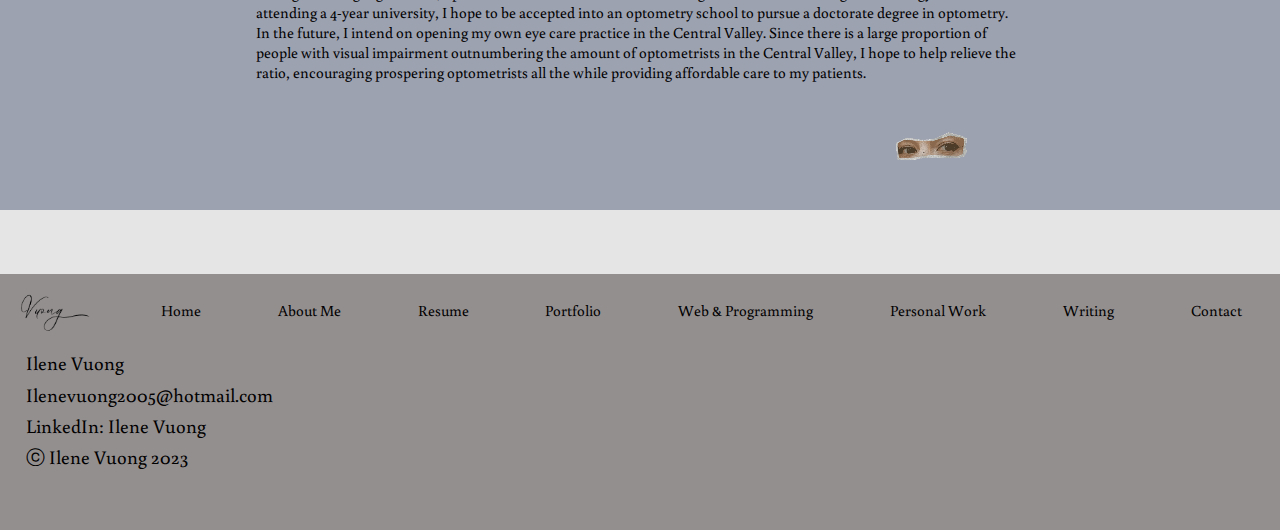
==== commit 980e2566: "saving before i ruin" ====
--- a/aboutme.html
+++ b/aboutme.html
@@ -30,7 +30,7 @@
     <p class="about-intro"> I am Vietnamese, born and raised in the United States. Both of my parents were immigrants, building their own life from the ground up, meaning, they had always taught me the importance of hard work and opportunities.  In the sections below, I have highlighted my most recent and significant achievements, a few of my hobbies and interests, and my future plans to further enhance my education.</p>
     <h3 class="about-subhead">Awards & Achievements</h3>
 
-    <div class="all-awards">
+    <!-- <div class="all-awards">
         <div class="awards corsera">
             <div class="awards1"></div>
             <div class="red-flex" onmouseover="happen()">
@@ -52,13 +52,9 @@
                 <h4>Clovis High School Honor Roll and Block C Awards</h4> 
             </div>
         </div>
-    </div>
+    </div> -->
 
-
-
-
-
-    <!-- <div class="awards awards1">
+    <div class="awards awards1">
         <img src="images/meta.png" alt="">
         <h4>Corsera: Programming with JavaScript Course Certificate</h4>
     </div>
@@ -69,7 +65,11 @@
     <div class="awards awards3">
         <img src="images/chs.png" alt="">
         <h4>Clovis High School Honor Roll and Block C Awards</h4>
-    </div> -->
+    </div>
+
+
+
+
     <h3 class="about-subhead">Hobbies & Interests</h3>
     <h5>Expressed in Images</h5>
     <div class="hobbies">
--- a/style.css
+++ b/style.css
@@ -401,7 +401,7 @@
 }
 
 .link-coco {
-  left:18vw;
+  left:16vw;
 }
 
 .link-reduce:hover,
@@ -421,11 +421,11 @@
 }
 
 .veldt {
+  background-color:#B3837C;
+}
+
+.coco {
   background-color:#A0A4AD;
-}
-
-.coco {
-  background-color:#B3837C;
 }
 
 .link {
@@ -546,8 +546,6 @@
  .flex {
   display:flex;
   flex:wrap;
-  /* justify-content: center; */
-  /* margin: 0 0 0 0vw; */
  }
 
  .flex img {
@@ -693,12 +691,16 @@
   margin: 2.5vw 2vw;
 }
 
+.veldt-content p {
+  font-size:1.2vw;
+}
+
 .veldt-content h3 {
   color:#67361E;
 }
 
 .balloon-flex {
-  height:33.7vw;
+  height:34.8vw;
 }
 
 .ball-img1 {
@@ -731,6 +733,7 @@
 
 .balloon-content p {
   margin: 0 2vw 2.5vw 2vw;
+  font-size:1.2vw;
 }
 
 .writingbody {
@@ -773,7 +776,7 @@
   margin-bottom:.2vw;
 }
 
-.all-awards {
+/* .all-awards {
   display:flex;
   flex-direction:column;
   flex:wrap;
@@ -790,21 +793,10 @@
   z-index:-2;
   width:100%;
   height:16vw;
-}
-
-.awards1 {
-  background-color:#926262;
-}
-
-.awards2 {
-  background-color:#DABB8D;
-}
-
-.awards3 {
-  background-color:#7F9997;
-}
-
-.yellow-flex,
+} */
+
+
+/* .yellow-flex,
 .green-flex,
 .red-flex {
   display:flex;
@@ -827,8 +819,69 @@
 
 .awards img {
   margin-left:5vw
-}
-
+}  */
+
+
+.abouth2 {
+  text-align:center; 
+  font-family: 'bebas neue', sans-serif;
+  font-size:6vw;
+  letter-spacing:.3vw;
+}
+
+.about-intro {
+  margin: 0 22vw;
+}
+
+.about-subhead {
+  font-family: 'buenard', sans-serif;
+  text-align: center;
+  font-size:2.5vw;
+  font-weight:500;
+  margin-top:6vw;
+  margin-bottom:2vw;
+}
+
+.awards {
+  display:flex;
+  padding: 2vw 20vw;
+  margin-bottom:2vw;
+}
+
+.awards h4 {
+  font-size:1.5vw;
+  font-family: 'be vietnam pro', sans-serif;
+  font-weight:normal;
+  padding-top:3vw;
+  padding-left:4vw;
+}
+
+.awards2 h4 {
+  position:relative;
+  top:1vw;
+  left:1.7vw;
+}
+
+.awards2 img {
+  width:10vw;
+}
+
+.awards3 {
+  padding-top:3vw;
+  padding-bottom:3vw;
+}
+
+/* .awards1 {
+  background-color:#af8686;
+}
+
+.awards2 {
+  background-color:#DABB8D;
+}
+
+.awards3 {
+  background-color:#7F9997;
+}  */
 
 @keyframes slide {
   0% {
@@ -1177,3 +1230,8 @@
   margin-left:2vw;
   margin-top:.5vw;
 }
+
+::selection {
+  background-color:#252525;
+  color:#E5E5E5;
+}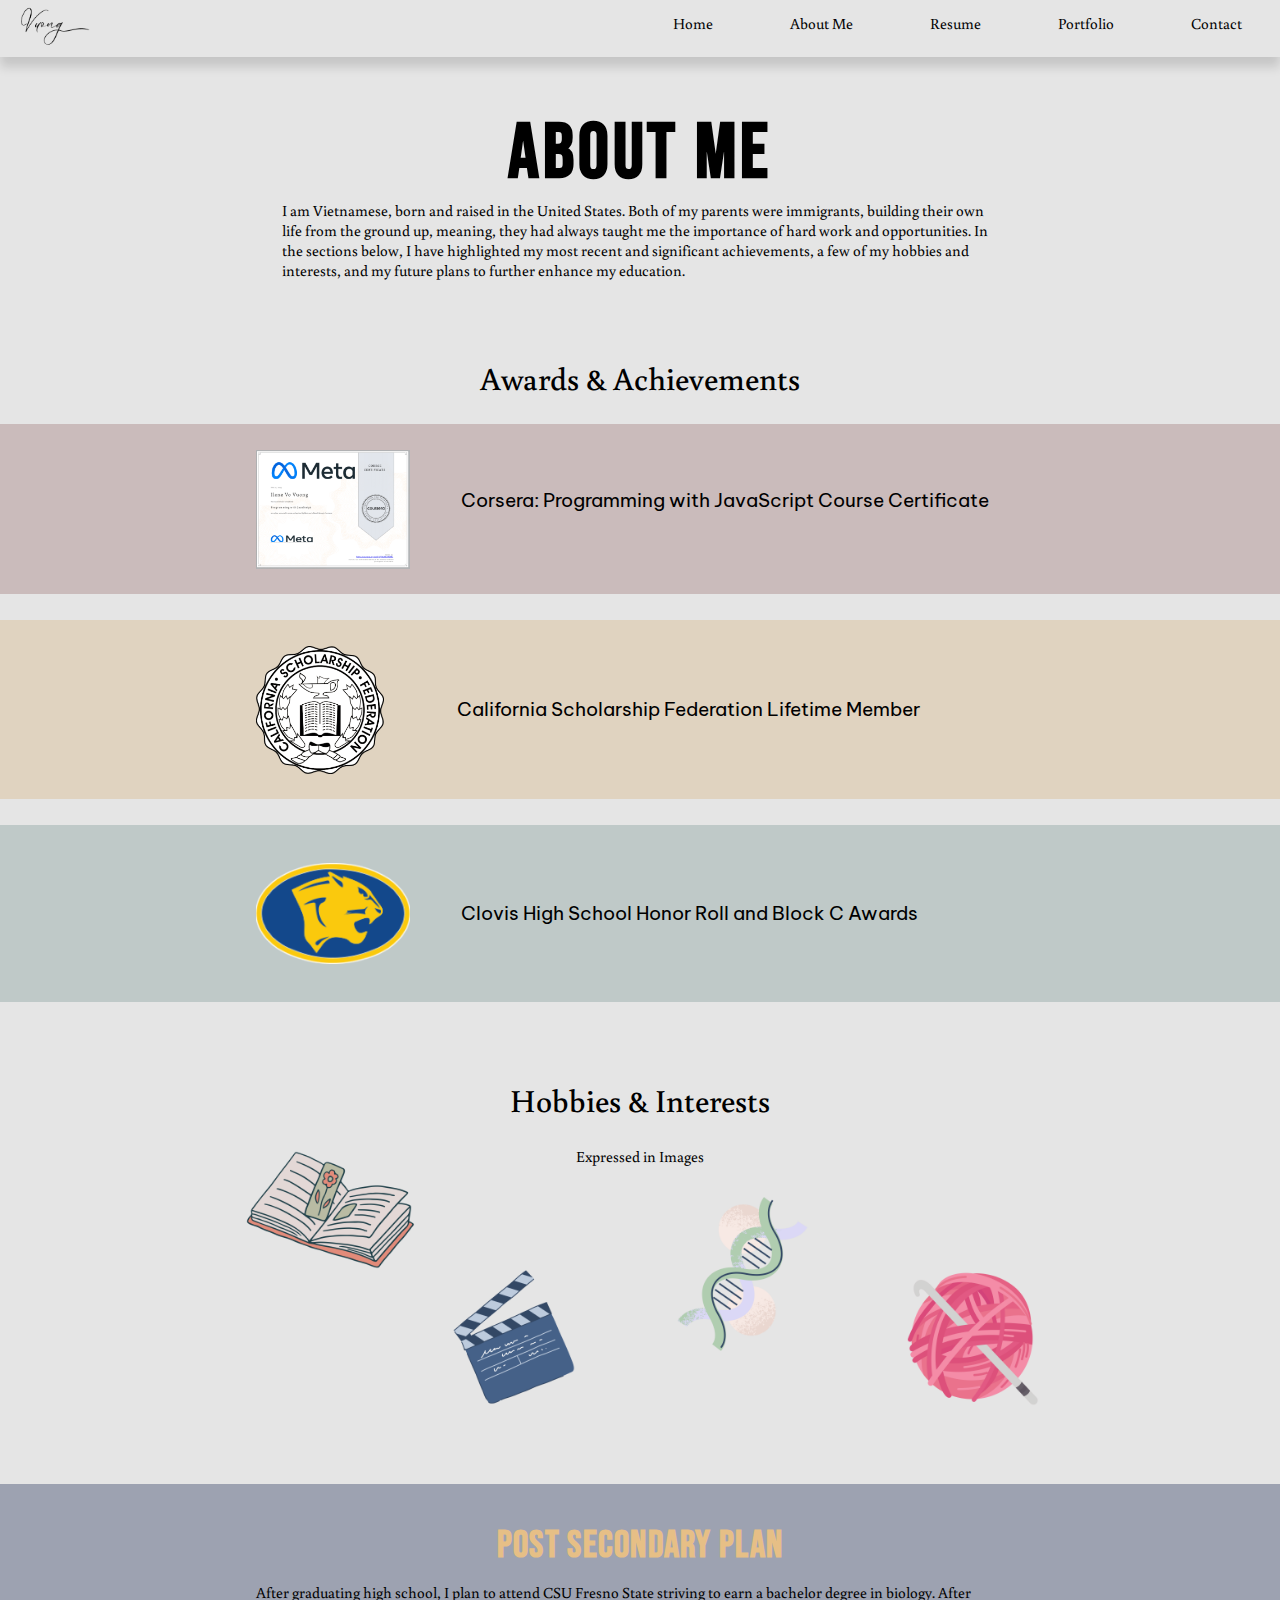
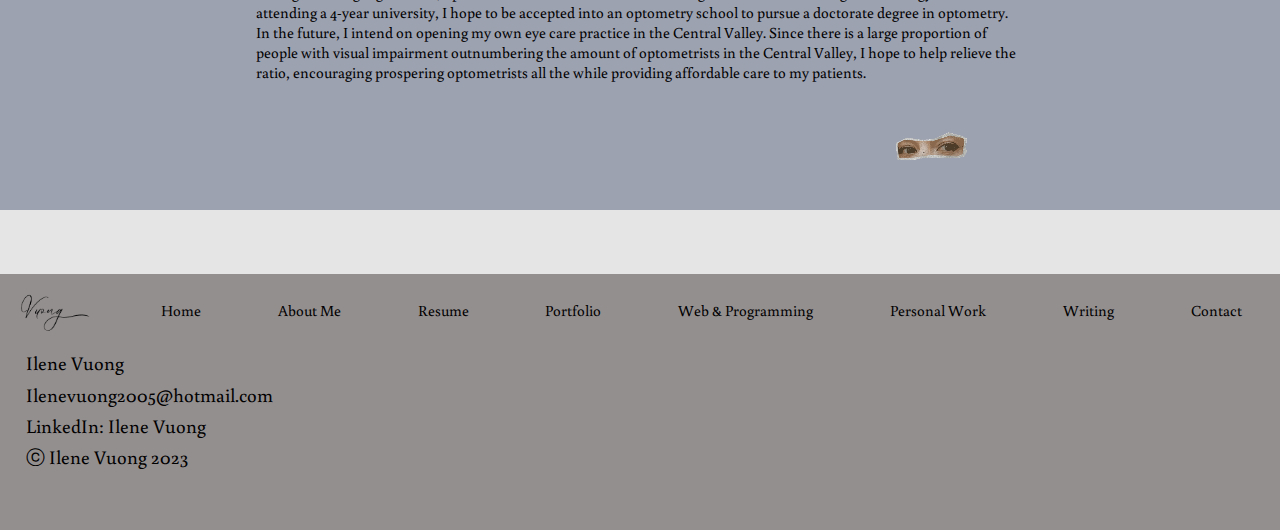
==== commit 107e32c4: "media" ====
--- a/aboutme.html
+++ b/aboutme.html
@@ -55,15 +55,15 @@
     </div> -->
 
     <div class="awards awards1">
-        <img src="images/meta.png" alt="">
+        <img src="images/meta.png" alt="meta">
         <h4>Corsera: Programming with JavaScript Course Certificate</h4>
     </div>
     <div class="awards awards2">
-        <img src="images/csf.png" alt="">
+        <img src="images/csf.png" alt="csf">
         <h4>California Scholarship Federation Lifetime Member</h4>
     </div>
     <div class="awards awards3">
-        <img src="images/chs.png" alt="">
+        <img src="images/chs.png" alt="chs">
         <h4>Clovis High School Honor Roll and Block C Awards</h4>
     </div>
 
@@ -73,10 +73,10 @@
     <h3 class="about-subhead">Hobbies & Interests</h3>
     <h5>Expressed in Images</h5>
     <div class="hobbies">
-        <img class="hobbies-img book" src="images/1.png" alt="">
-        <img class="hobbies-img film" src="images/2.png" alt="">
-        <img class="hobbies-img dna" src="images/3.png" alt="">
-        <img class="hobbies-img yarn" src="images/4.png" alt="">
+        <img class="hobbies-img book" src="images/1.png" alt="book">
+        <img class="hobbies-img film" src="images/2.png" alt="clapper">
+        <img class="hobbies-img dna" src="images/3.png" alt="dna">
+        <img class="hobbies-img yarn" src="images/4.png" alt="yarn">
     </div>
     <div class="future">
         <h3>Post Secondary Plan</h3>
@@ -101,7 +101,9 @@
         <div class="footer-content">
             <p>Ilene Vuong</p>
             <p>Ilenevuong2005@hotmail.com</p>
-            <p>LinkedIn: Ilene Vuong</p>
+            <p>LinkedIn:<a href="www.linkedin.com/in/
+                ilene-vuong-266717275
+                "> Ilene Vuong</a></p>
             <p>ⓒ Ilene Vuong 2023</p>
         </div>
     </footer>
--- a/style.css
+++ b/style.css
@@ -871,17 +871,17 @@
   padding-bottom:3vw;
 }
 
-/* .awards1 {
-  background-color:#af8686;
+.awards1 {
+  background-color:#b0949482;
 }
 
 .awards2 {
-  background-color:#DABB8D;
+  background-color:#dabb8d6b;
 }
 
 .awards3 {
-  background-color:#7F9997;
-}  */
+  background-color:#7f999760;
+} 
 
 @keyframes slide {
   0% {
@@ -1231,7 +1231,48 @@
   margin-top:.5vw;
 }
 
+.footer-content a {
+  color:black;
+  text-decoration:none;
+}
+
+.footer-content a:hover {
+  text-decoration:underline;
+}
+
 ::selection {
   background-color:#252525;
   color:#E5E5E5;
-}+}
+
+@media only screen and (max-width:1000px) {
+  .navport {
+    position:relative;
+    bottom:.4vw;
+  }
+}
+@media only screen and (max-width:800px) {
+  .navport {
+    position:relative;
+    bottom:.8vw;
+  }
+}
+@media only screen and (max-width:700px) {
+  .navport {
+    position:relative;
+    bottom:1.2vw;
+  }
+}
+@media only screen and (max-width:500px) {
+  .navport {
+    position:relative;
+    bottom:2.5vw;
+  }
+}
+@media only screen and (max-width:376px) {
+  .navport {
+    position:relative;
+    bottom:3.4vw;
+  }
+}
+
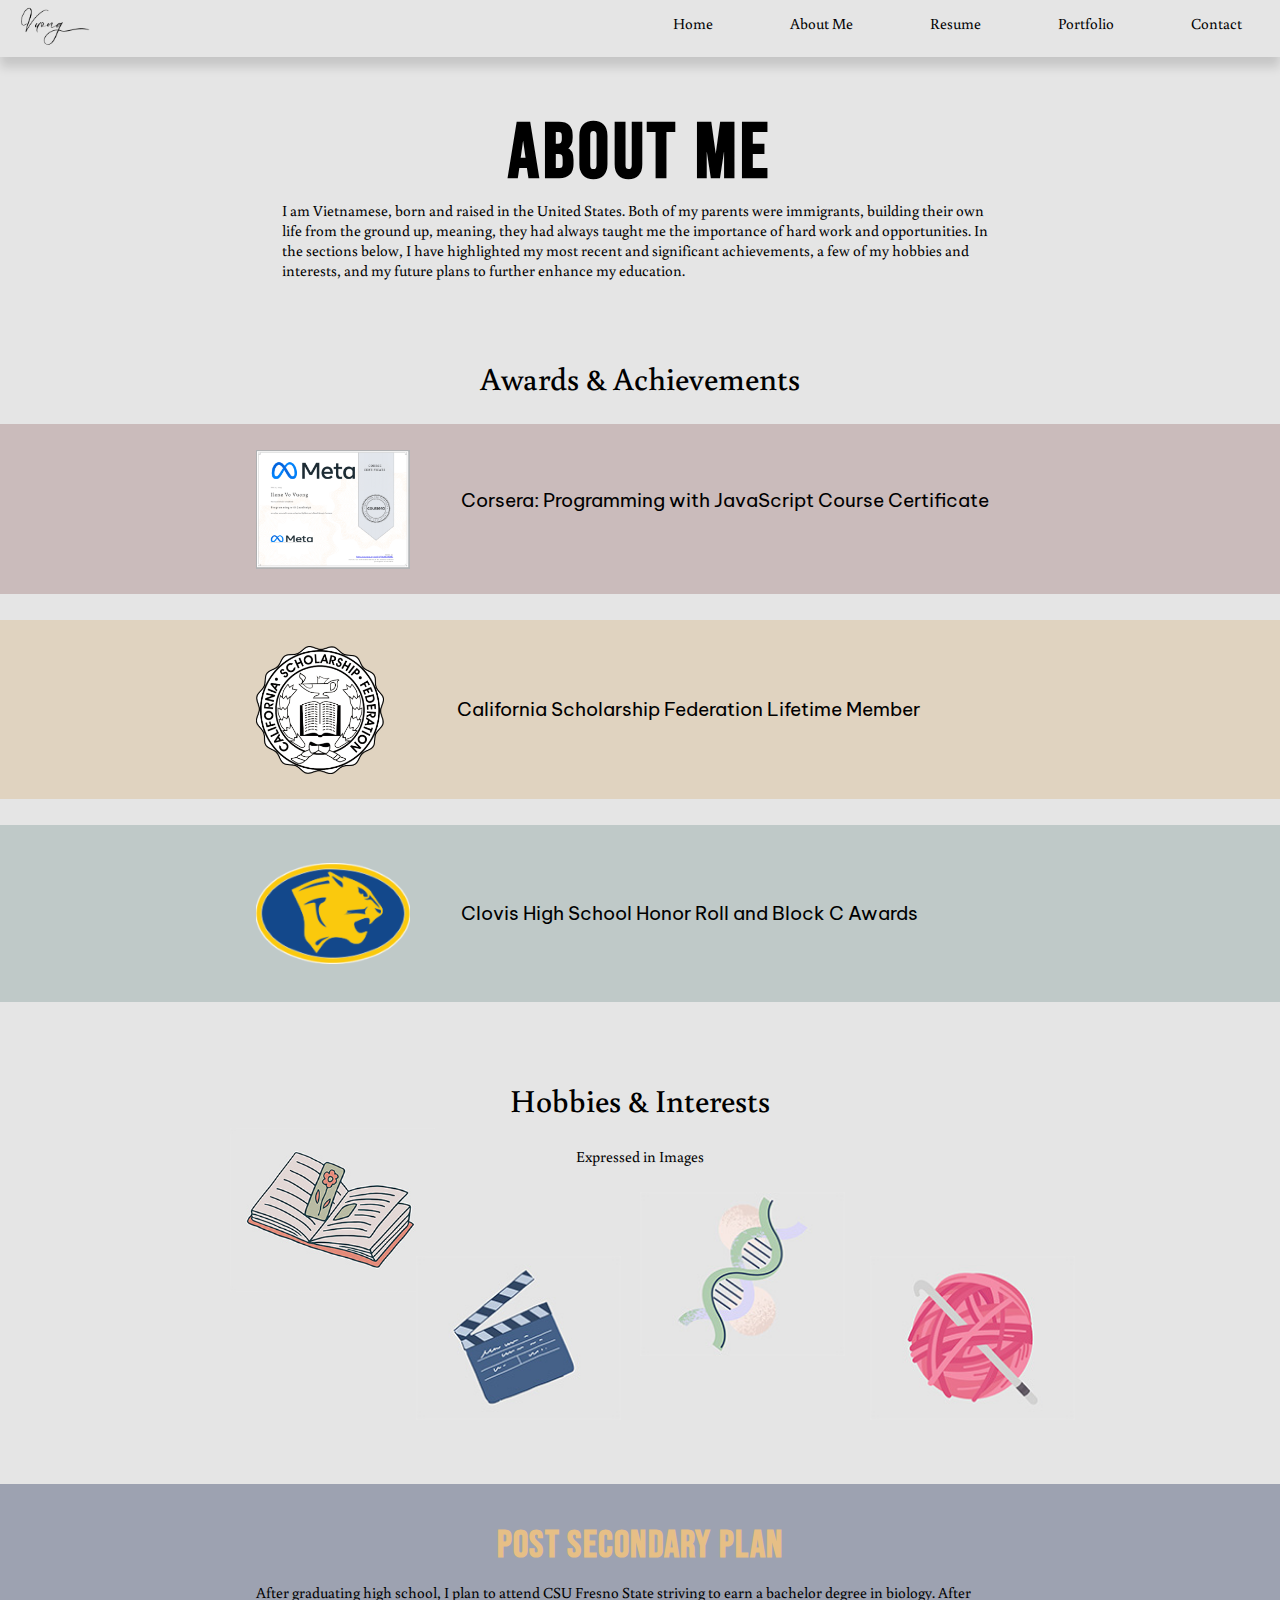
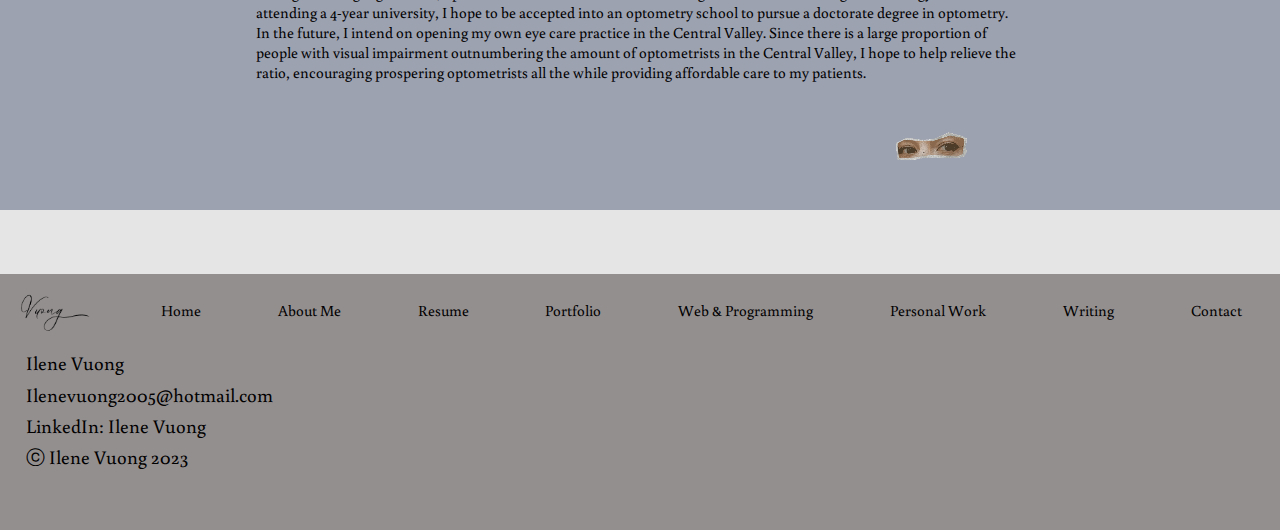
==== commit 7ff503fb: "e" ====
--- a/aboutme.html
+++ b/aboutme.html
@@ -73,10 +73,10 @@
     <h3 class="about-subhead">Hobbies & Interests</h3>
     <h5>Expressed in Images</h5>
     <div class="hobbies">
-        <img class="hobbies-img book" src="images/1.png" alt="book">
-        <img class="hobbies-img film" src="images/2.png" alt="clapper">
-        <img class="hobbies-img dna" src="images/3.png" alt="dna">
-        <img class="hobbies-img yarn" src="images/4.png" alt="yarn">
+        <img class="hobbies-img book" src="images/1.jpg" alt="book">
+        <img class="hobbies-img film" src="images/2.jpg" alt="clapper">
+        <img class="hobbies-img dna" src="images/3.jpg" alt="dna">
+        <img class="hobbies-img yarn" src="images/4.jpg" alt="yarn">
     </div>
     <div class="future">
         <h3>Post Secondary Plan</h3>
--- a/style.css
+++ b/style.css
@@ -1195,6 +1195,18 @@
   text-decoration:none;
 }
 
+.web a:hover {
+  color:#252525;
+}
+
+.person a:hover {
+  color:#252525;
+}
+
+.write a:hover {
+  color:#252525;
+}
+
 .web h4,
 .person h4,
 .write h4 {
@@ -1251,6 +1263,8 @@
     bottom:.4vw;
   }
 }
+
+
 @media only screen and (max-width:800px) {
   .navport {
     position:relative;
